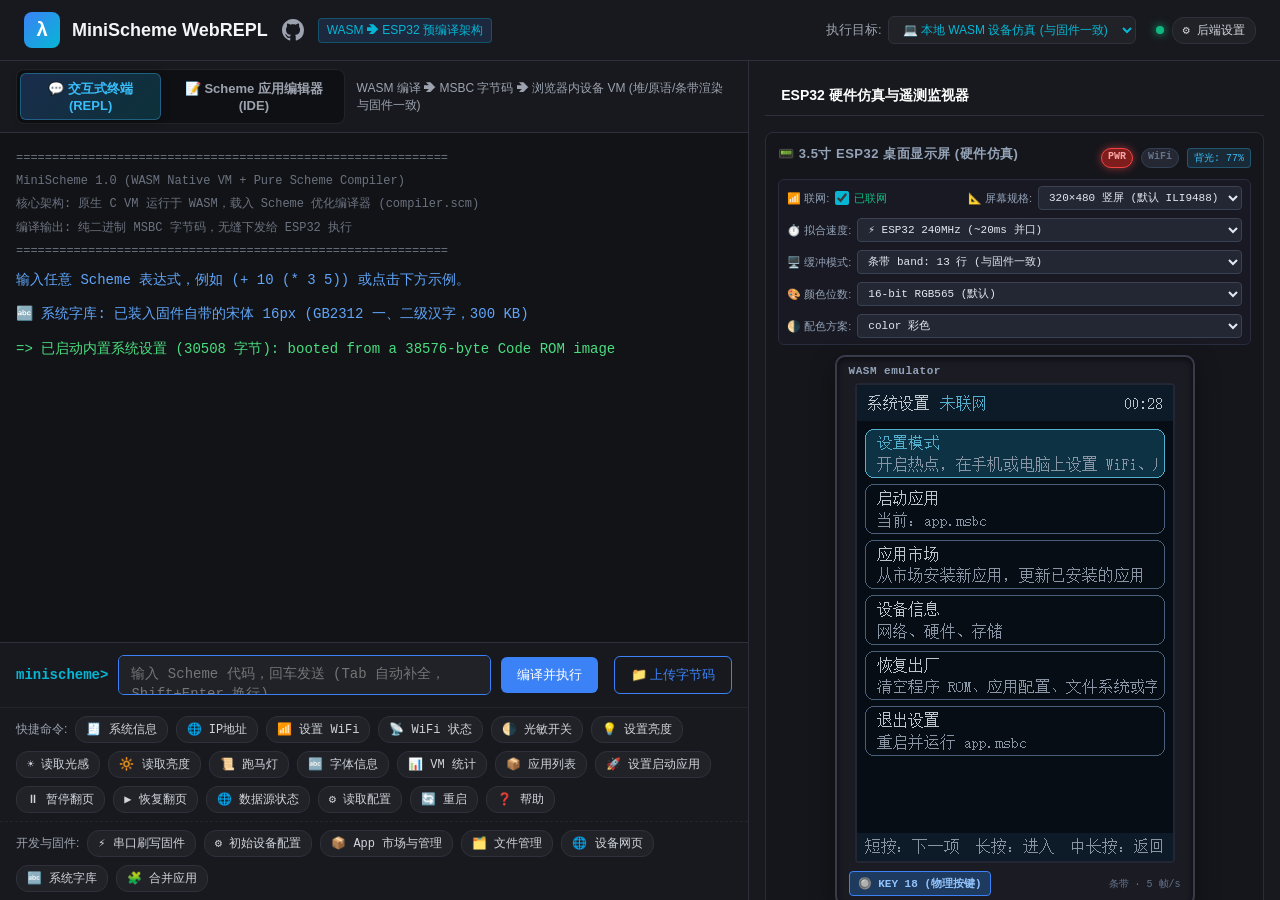
==== index.html @ f9a2723d "merge: the combined app builder (合并应用) and config-get of member apps in the simulator - js/combo_bui" ====
<!DOCTYPE html>
<html lang="zh-CN">
<head>
    <meta charset="UTF-8">
    <meta name="viewport" content="width=device-width, initial-scale=1.0">
    <title>MiniScheme WASM WebREPL ➔ ESP32 执行控制台</title>
    <link rel="stylesheet" href="css/style.css">
</head>
<body>
    <header class="app-header">
        <div class="logo-area">
            <span class="logo-badge">λ</span>
            <h1>MiniScheme WebREPL</h1>
            <a class="github-link" href="https://github.com/chk-jxcn/minischeme-webrepl" target="_blank" rel="noopener"
               title="在 GitHub 上查看 minischeme-webrepl 源码" aria-label="GitHub: chk-jxcn/minischeme-webrepl">
                <svg viewBox="0 0 16 16" width="22" height="22" aria-hidden="true" fill="currentColor">
                    <path d="M8 0C3.58 0 0 3.58 0 8c0 3.54 2.29 6.53 5.47 7.59.4.07.55-.17.55-.38 0-.19-.01-.82-.01-1.49-2.01.37-2.53-.49-2.69-.94-.09-.23-.48-.94-.82-1.13-.28-.15-.68-.52-.01-.53.63-.01 1.08.58 1.23.82.72 1.21 1.87.87 2.33.66.07-.52.28-.87.51-1.07-1.78-.2-3.64-.89-3.64-3.95 0-.87.31-1.59.82-2.15-.08-.2-.36-1.02.08-2.12 0 0 .67-.21 2.2.82.64-.18 1.32-.27 2-.27.68 0 1.36.09 2 .27 1.53-1.04 2.2-.82 2.2-.82.44 1.1.16 1.92.08 2.12.51.56.82 1.27.82 2.15 0 3.07-1.87 3.75-3.65 3.95.29.25.54.73.54 1.48 0 1.07-.01 1.93-.01 2.2 0 .21.15.46.55.38A8.013 8.013 0 0016 8c0-4.42-3.58-8-8-8z"/>
                </svg>
            </a>
            <span class="arch-badge">WASM ➔ ESP32 预编译架构</span>
        </div>
        <div class="status-area">
            <div class="mode-selector">
                <label for="target-mode">执行目标: </label>
                <select id="target-mode" class="mode-dropdown">
                    <option value="wasm" selected>💻 本地 WASM 设备仿真 (与固件一致)</option>
                    <option value="http">📡 ESP32 硬件 (WiFi HTTP)</option>
                    <option value="serial">🔌 ESP32 硬件 (USB 串口)</option>
                </select>
            </div>
            <span class="status-indicator online" id="status-dot"></span>
            <span id="device-status-text" style="display:none;"></span>
            <button class="pill-btn highlight" id="btn-local-server" title="设置后端服务连接 (IP / 端口 / 本地 EXE 服务端)">⚙️ 后端设置</button>
        </div>
    </header>

    <div class="main-container">
        <!-- 左侧：终端交互 REPL 与 Scheme 应用编辑器 (选项卡切换) -->
        <section class="repl-pane">
            <div class="pane-header ws-header">
                <div class="ws-tabs" role="tablist">
                    <button class="ws-tab active" id="tab-btn-repl" data-ws-tab="repl" role="tab" aria-selected="true">💬 交互式终端 (REPL)</button>
                    <button class="ws-tab" id="tab-btn-editor" data-ws-tab="editor" role="tab" aria-selected="false">📝 Scheme 应用编辑器 (IDE)</button>
                </div>
                <span class="pane-subtitle" id="target-desc">WASM ➔ MSBC 字节码 ➔ ESP32 执行</span>
            </div>
            <div class="device-link-bar" id="device-link-bar" style="display:none;">
                <label for="device-host" id="device-host-label">设备地址:</label>
                <input type="text" id="device-host" class="device-host-input" placeholder="192.168.x.x" spellcheck="false" autocomplete="off">
                <label for="device-http-pwd" id="device-pwd-label" style="display:none; margin-left:8px;">访问密码:</label>
                <input type="password" id="device-http-pwd" class="device-host-input" style="width:110px; display:none;" placeholder="硬件密码" autocomplete="off">
                <label id="device-pwd-toggle-label" class="device-opt" style="display:none; margin-left:4px; font-size:12px; cursor:pointer;" title="切换密码明文显示">
                    <input type="checkbox" id="device-pwd-show-toggle" style="margin-right:2px; vertical-align:middle;">明文
                </label>
                <button id="device-connect-btn" class="pill-btn highlight">连接设备</button>
                <button id="btn-link-device-setup" class="pill-btn highlight" style="display:none;" title="设置 WiFi、应用代理服务器地址以及硬件密码">⚙️ 初始化配置</button>
                <label class="device-opt" title="固件内置编译器时，直接发送源码由设备编译">
                    <input type="checkbox" id="device-src-mode" disabled> 设备端编译
                </label>
                <span id="device-link-status" class="device-link-status">未连接</span>
            </div>

            <!-- 选项卡 1：交互式 REPL 终端视图 -->
            <div id="repl-workspace-view" class="ws-view">
                <div id="terminal" class="terminal-body">
                    <div class="term-line banner">============================================================</div>
                    <div class="term-line banner">  MiniScheme 1.0 (WASM Native VM + Pure Scheme Compiler)   </div>
                    <div class="term-line banner">  核心架构: 原生 C VM 运行于 WASM，载入 Scheme 优化编译器 (compiler.scm) </div>
                    <div class="term-line banner">  编译输出: 纯二进制 MSBC 字节码，无缝下发给 ESP32 执行   </div>
                    <div class="term-line banner">============================================================</div>
                    <div class="term-line info">输入任意 Scheme 表达式，例如 (+ 10 (* 3 5)) 或点击下方示例。</div>
                </div>
                
                <div class="input-bar">
                    <!-- 智能自动补全浮窗 (按 Tab 唤出，按 1-9 或 鼠标点击 选择) -->
                    <div id="ac-popup" class="autocomplete-popup" style="display:none;" role="listbox">
                        <div class="ac-header">
                            <span class="ac-title">⚡ 自动补全 (按 1-9 或 点击 选择，Esc 取消)</span>
                            <span class="ac-close" id="ac-close-btn" title="关闭">&times;</span>
                        </div>
                        <div id="ac-list" class="ac-list"></div>
                    </div>
                    <span class="prompt-symbol">minischeme&gt;</span>
                    <textarea id="cmd-input" rows="1" placeholder="输入 Scheme 代码，回车发送 (Tab 自动补全，Shift+Enter 换行)..." autofocus autocomplete="off" spellcheck="false"></textarea>
                    <button id="send-btn" class="action-btn">编译并执行</button>
                    <button id="btn-upload-fasl" class="action-btn upload-btn" title="选择 .msbc / .fasl / .scm 文件，在当前目标 (WASM 仿真或硬件) 的 REPL 中运行这段字节码 (.scm 先在浏览器编译)：不安装、不写入 Flash，运行完释放内存，类似再加载一个 fasl。安装应用请用编辑器的「安装到 ESP32」或应用管理。也可以把文件拖到页面上">📁 上传字节码</button>
                    <input type="file" id="input-fasl-upload" style="display:none;" accept=".fasl,.msbc,.bin,.scm">
                </div>

                <!-- Quick commands: each fills the input box (nothing runs until sent) -->
                <div class="quick-toolbar">
                    <span class="tb-label">快捷命令:</span>
                    <button class="pill-btn" data-code="(system-info)" title="填入 (system-info)：当前目标的全部硬件与系统信息 (内存、存储、网络、显示、字体…)">🧾 系统信息</button>
                    <button class="pill-btn" data-code="(wifi-ip)" title="填入 (wifi-ip)：获取当前设备的 IP 地址">🌐 IP地址</button>
                    <button class="pill-btn" data-code="(config-set! &quot;wifi&quot; &quot;wifi_ssid&quot; &quot;YOUR_SSID&quot;)\n(config-set! &quot;wifi&quot; &quot;wifi_password&quot; &quot;YOUR_PASSWORD&quot;)\n(wifi-connect &quot;YOUR_SSID&quot; &quot;YOUR_PASSWORD&quot;)" title="填入 WiFi 设置：把 YOUR_SSID / YOUR_PASSWORD 换成自己的网络；写入 config.ini [wifi] 并立即连接">📶 设置 WiFi</button>
                    <button class="pill-btn" data-code="(wifi-status)" title="填入 (wifi-status)：WiFi 是否已连接">📡 WiFi 状态</button>
                    <button class="pill-btn" data-code="(backlight-auto #t)" title="填入 (backlight-auto #t)：亮度跟随光敏电阻自动调节；改成 #f 关闭。设置保存在 config.ini [display] auto_backlight">🌗 光敏开关</button>
                    <button class="pill-btn" data-code="(backlight-set 180)" title="填入 (backlight-set 180)：固定亮度 0~255，同时关闭自动亮度；保存在 config.ini [display] backlight">💡 设置亮度</button>
                    <button class="pill-btn" data-code="(light-read)" title="填入 (light-read)：读取光敏电阻当前感光原始读数 (0~4095)">☀️ 读取光感</button>
                    <button class="pill-btn" data-code="(backlight-get)" title="填入 (backlight-get)：读取当前屏幕背光实际亮度 (0~255)">🔆 读取亮度</button>
                    <button class="pill-btn" data-code="; one-line text: none / pixel / char / page\n(config-set! &quot;text&quot; &quot;marquee&quot; &quot;pixel&quot;)\n(config-set! &quot;text&quot; &quot;marquee_fps&quot; &quot;20&quot;)\n(config-set! &quot;text&quot; &quot;marquee_step&quot; &quot;1&quot;)\n(config-set! &quot;text&quot; &quot;marquee_hold&quot; &quot;1&quot;)\n(gui-marquee 'pixel 20 1 1)\n; wrapped text: none / pixel / line / page\n(config-set! &quot;text&quot; &quot;wrap_marquee&quot; &quot;line&quot;)\n(config-set! &quot;text&quot; &quot;wrap_marquee_fps&quot; &quot;0.5&quot;)\n(config-set! &quot;text&quot; &quot;wrap_marquee_step&quot; &quot;1&quot;)\n(config-set! &quot;text&quot; &quot;wrap_marquee_hold&quot; &quot;1&quot;)\n(gui-marquee 'wrap 'line 0.5 1 1)" title="填入跑马灯设置，单行和多行分开。写入 config.ini [text] 并立即生效">📜 跑马灯</button>
                    <button class="pill-btn" data-code="(list (font-info 0) (font-config) (fontrom-list))" title="填入字体信息：默认字体、字体来源与替换配置、系统字库中的字体">🔤 字体信息</button>
                    <button class="pill-btn" data-code="(vm-stats)" title="填入 (vm-stats)：GC 次数、累计分配、存活 / 峰值堆、栈峰值">📊 VM 统计</button>
                    <button class="pill-btn" data-code="(app-list)" title="填入 (app-list)：设备上安装的应用 (/spiffs/apps)">📦 应用列表</button>
                    <button class="pill-btn" data-code="(config-set! &quot;system&quot; &quot;boot_app&quot; &quot;apps/weather.msbc&quot;)\n(restart)" title="填入：设置开机启动的应用并重启 (把 weather 换成要启动的应用 id)">🚀 设置启动应用</button>
                    <button class="pill-btn" data-code="(app-carousel-pause)" title="填入 (app-carousel-pause)：暂停自动翻页">⏸ 暂停翻页</button>
                    <button class="pill-btn" data-code="(app-carousel-resume)" title="填入 (app-carousel-resume)：恢复自动翻页">▶ 恢复翻页</button>
                    <button class="pill-btn" data-code="(json-feed-status)" title="填入 (json-feed-status)：应用数据源的连接状态、抓取次数、失败次数、耗时">🌐 数据源状态</button>
                    <button class="pill-btn" data-code="(config-get &quot;palette&quot;)" title="填入 (config-get key)：读取 config.ini 中某个键的值">⚙️ 读取配置</button>
                    <button class="pill-btn" data-code="(restart)" title="填入 (restart)：立即重启设备">🔄 重启</button>
                    <button class="pill-btn" data-code="(help)" title="填入 (help)：内置函数参考">❓ 帮助</button>
                </div>

                <!-- On-board management: apps, files and the system font ROM of the target -->
                <div class="quick-toolbar">
                    <span class="tb-label">开发与固件:</span>
                    <button class="pill-btn highlight" id="btn-firmware-flasher" title="通过 Web Serial 串口为 ESP32 烧录固件：从 GitHub Release 拉取或手动上传固件与分区表">⚡ 串口刷写固件</button>
                    <button class="pill-btn highlight" id="btn-device-setup" title="初始状态下连接串口或网络，配置 WiFi、外部服务器与硬件密码并重启设备">⚙️ 初始设备配置</button>
                    <button class="pill-btn highlight" id="btn-app-manager" title="当前目标 (ESP32 或 WASM 设备) 上的应用：查看信息、按表单修改配置、设置启动应用、从 GitHub 或本地安装">📦 App 市场与管理</button>
                    <button class="pill-btn highlight" id="btn-file-manager" title="管理设备文件系统 (/spiffs) 中的文件：上传、下载、重命名、删除、编辑文本 (含 config.ini)">🗂️ 文件管理</button>
                    <button class="pill-btn highlight" id="btn-app-web" title="打开设备网页：包含应用自带网页、系统配置、应用配置、应用管理与系统信息">🌐 设备网页</button>
                    <button class="pill-btn highlight" id="btn-font-manager" title="管理 Flash 字库分区 (Font ROM)">🔤 系统字库</button>
                    <button class="pill-btn highlight" id="btn-combo-builder" title="把几个应用的页面合成一个应用轮流显示，装到当前目标 (WASM 设备或 ESP32)">🧩 合并应用</button>
                </div>
            </div>

            <!-- 选项卡 2：Scheme 应用编辑器 (IDE) 视图 (默认隐藏，切换选项卡或点击按钮显示，右侧仿真屏幕始终同屏可见) -->
            <div id="editor-dialog" class="ws-view editor-workspace-view" hidden>
                <!-- 顶部模板与文件工具栏 -->
                <div class="editor-top-toolbar">
                    <div class="editor-tool-group">
                        <label for="editor-app-select">应用模板 / 市场源码:</label>
                        <select id="editor-app-select" class="compact-select">
                            <option value="__blank__">🌟 新建应用 (空白模板)</option>
                        </select>
                        <button class="pill-btn compact" id="editor-toggle-meta-btn" title="展开或收起应用元数据配置面板">📋 应用元数据 ▾</button>
                    </div>
                    <div class="editor-tool-group">
                        <label class="pill-btn compact file-label" title="打开本地 .scm 源码文件">
                            📂 打开 .scm
                            <input type="file" id="editor-input-scm" accept=".scm" style="display:none;">
                        </label>
                        <label class="pill-btn compact file-label" title="打开已编译的 .msbc 字节码文件">
                            📦 打开 .msbc
                            <input type="file" id="editor-input-msbc" accept=".msbc,.fasl" style="display:none;">
                        </label>
                        <button class="pill-btn compact" id="editor-save-draft-btn" title="保存当前源码到浏览器草稿">💾 保存草稿</button>
                        <button class="pill-btn compact" id="editor-close-btn" title="返回交互式 REPL 终端">⬅ 返回终端</button>
                    </div>
                </div>

                <!-- 可折叠的应用元数据配置面板 (无固定页数限制，页数由应用运行时自主决定) -->
                <div class="editor-meta-drawer" id="editor-meta-drawer">
                    <div class="editor-meta-header">
                        <span class="editor-card-title">📋 应用元数据 (MSMD Header · 页数由应用动态决定)</span>
                        <div class="editor-sync-btns">
                            <button class="pill-btn compact" id="editor-sync-from-code-btn" title="从代码注释提取元数据">🔄 从代码提取</button>
                            <button class="pill-btn compact" id="editor-sync-to-code-btn" title="将填写的元数据写回代码顶层注释">✍️ 写回代码</button>
                        </div>
                    </div>
                    <div class="editor-meta-grid">
                        <label>应用 ID <input type="text" id="editor-meta-id" placeholder="my_app"></label>
                        <label>应用名称 <input type="text" id="editor-meta-name" placeholder="我的应用"></label>
                        <label>版本号 <input type="text" id="editor-meta-version" value="1.0.0"></label>
                        <label>最低 API <input type="text" id="editor-meta-api" value="1.5" title="自动检测代码所需的最低固件 API 版本"></label>
                        <label class="span-2">应用描述 <input type="text" id="editor-meta-desc" placeholder="轻量桌面应用描述"></label>
                        <label>应用代理地址 <input type="text" id="editor-meta-proxy" value="" placeholder="留空默认使用系统配置"></label>
                        <label>协议转换器地址 <input type="text" id="editor-meta-converter" value="" placeholder="留空默认使用系统配置"></label>
                    </div>
                </div>

                <!-- 代码主编辑区 -->
                <div class="editor-code-pane">
                    <div class="editor-code-header">
                        <span class="editor-code-title">Scheme 源代码 (All-in-One 单文件可直接编译)</span>
                        <span id="editor-status-line" class="editor-status-line">共 0 行，0 字符</span>
                    </div>
                    <textarea id="editor-code" class="editor-code-area" spellcheck="false" autocomplete="off" placeholder="在此编写或粘贴 MiniScheme 源代码..."></textarea>
                </div>

                <!-- 底部编译、下载、本地模拟与安装操作栏 -->
                <div class="editor-bottom-bar">
                    <div class="editor-status-group">
                        <div id="editor-build-status" class="editor-build-status">就绪，可编译、下载、在右侧屏幕模拟运行或安装到 ESP32</div>
                        <div class="editor-metrics-inline">
                            <span>耗时: <b id="editor-metric-time">0.0 ms</b></span>
                            <span>字节码: <b id="editor-metric-bytes">0 B</b></span>
                            <span>元数据: <b id="editor-metric-trailer">0 B</b></span>
                            <span>总大小: <b class="highlight" id="editor-metric-total">0 B</b></span>
                        </div>
                    </div>
                    <div class="editor-action-buttons">
                        <button class="pill-btn highlight" id="editor-compile-btn" title="在浏览器中使用 WASM 编译器编译为 MSBC 字节码">⚡ 编译</button>
                        <button class="pill-btn" id="editor-download-scm-btn" title="下载单文件 .scm 源码到本地">💾 下载 .scm</button>
                        <button class="pill-btn highlight" id="editor-download-msbc-btn" title="编译并下载带 MSMD 元数据的 .msbc 二进制文件">💾 下载 .msbc</button>
                        <button class="action-btn highlight" id="editor-run-local-btn" title="编译并在右侧 3.5寸 WASM 仿真屏幕上立即模拟运行">💻 本地模拟</button>
                        <button class="action-btn highlight" id="editor-upload-hw-btn" title="编译并通过 HTTP/串口直接安装到 ESP32 硬件并设为启动应用">🚀 安装到 ESP32</button>
                    </div>
                </div>
            </div>
        </section>

        <!-- 右侧：WASM 仿真硬件屏幕与遥测监视器 -->
        <aside class="inspector-pane">
            <div class="pane-header">
                <span class="pane-title">ESP32 硬件仿真与遥测监视器</span>
            </div>

            <!-- Simulated 3.5" ESP32 desktop display -->
            <div class="inspector-section device-sim-section">
                <div class="sim-header">
                    <h3>📟 3.5寸 ESP32 桌面显示屏 (硬件仿真)</h3>
                    <div class="hardware-leds">
                        <span class="hw-led led-pwr active" title="电源指示灯 (3.3V)">PWR</span>
                        <span class="hw-led led-wifi active" id="led-wifi" style="cursor:pointer;" title="WiFi 状态 (蓝色)：点击可切换 WiFi 联网/断开状态">WiFi</span>
                        <span class="hw-backlight-badge" id="hw-backlight-badge">背光: 100%</span>
                    </div>
                </div>

                <!-- 仿真参数与显示模式调节条 -->
                <div class="sim-config-toolbar">
                    <div class="sim-config-item" id="sim-wifi-item">
                        <label for="sim-wifi-toggle" title="WASM 模拟器 WiFi 联网状态开关 (默认开启)">📶 联网:</label>
                        <label class="compact-toggle-label">
                            <input type="checkbox" id="sim-wifi-toggle" checked>
                            <span id="sim-wifi-toggle-text" class="online">已联网</span>
                        </label>
                    </div>
                    <div class="sim-config-item">
                        <label for="sim-resolution-select">📐 屏幕规格:</label>
                        <select id="sim-resolution-select" class="compact-select">
                            <option value="320x480" selected>320×480 竖屏 (默认 ILI9488)</option>
                            <option value="480x320">480×320 横屏 (旋转 90°)</option>
                            <option value="240x320">240×320 小竖屏</option>
                            <option value="320x240">320×240 小横屏</option>
                        </select>
                    </div>
                    <div class="sim-config-item">
                        <label for="sim-speed-select">⏱️ 拟合速度:</label>
                        <select id="sim-speed-select" class="compact-select">
                            <option value="240" selected>⚡ ESP32 240MHz (~20ms 并口)</option>
                            <option value="80">🐢 ESP32 80MHz (~40ms 并口)</option>
                            <option value="0">🚀 PC WASM 极速无延迟</option>
                        </select>
                    </div>
                    <div class="sim-config-item">
                        <label for="sim-fb-select">🖥️ 缓冲模式:</label>
                        <select id="sim-fb-select" class="compact-select" title="config.ini [display] mode: 显示管线 (默认与 ESP32 固件相同)">
                            <option value="band" selected>条带 band: 13 行 (与固件一致)</option>
                            <option value="1">全帧 full: 整屏缓冲</option>
                            <option value="0">直驱 direct: 无缓冲, 直接画到屏幕</option>
                        </select>
                    </div>
                    <div class="sim-config-item" id="sim-bpp-item">
                        <label for="sim-bpp-select">🎨 颜色位数:</label>
                        <select id="sim-bpp-select" class="compact-select" title="config.ini [display] color_bits: 缓冲中每个像素的位数, 三种模式都适用">
                            <option value="16" selected>16-bit RGB565 (默认)</option>
                            <option value="8">8-bit 调色板 (256 色)</option>
                            <option value="4">4-bit 调色板 (16 色)</option>
                            <option value="2">2-bit 调色板 (4 色)</option>
                            <option value="1">1-bit 调色板 (2 色)</option>
                        </select>
                    </div>
                    <div class="sim-config-item" id="sim-palette-item">
                        <label for="sim-palette-select">🌗 配色方案:</label>
                        <select id="sim-palette-select" class="compact-select" title="config.ini [display] palette: 调色板与颜色映射, 与颜色位数无关">
                            <option value="0" selected>color 彩色</option>
                            <option value="1">gray 灰度</option>
                            <option value="2">eink 墨水屏 (白底黑字)</option>
                            <option value="3">green 荧光绿</option>
                            <option value="4">amber 琥珀</option>
                            <option value="5">cyan 青蓝</option>
                            <option value="6">gameboy 四级绿</option>
                            <option value="7">invert 反色</option>
                        </select>
                    </div>
                </div>

                <!-- 虚拟屏幕外壳与 LCD 屏幕 (默认 320x480 竖屏) -->
                <div class="lcd-enclosure portrait" id="lcd-enclosure">
                    <div class="lcd-bezel-top">
                        <span class="lcd-brand" id="lcd-brand-text" title="当前连接目标">WASM emulator</span>
                    </div>
                    <div class="lcd-screen-wrapper">
                        <canvas id="virtual-lcd" width="320" height="480"></canvas>
                    </div>
                    <div class="lcd-bezel-bottom">
                        <div class="hw-buttons">
                            <button id="btn-hw-k18" class="hw-btn primary-hw-btn" title="GPIO 18 物理按键，与固件一致：短按、短长按（0.8 秒）和中长按（3.5 秒）交给应用，长长按（8 秒）打开硬件信息，在硬件信息页上中长按进入系统设置；时间可在 config.ini [system] button_*_ms 中设定。HTTP 或串口连接硬件时，按下和松开同步发送到设备">🔘 KEY 18 (物理按键)</button>
                            <button id="btn-hw-shot" class="hw-btn" style="display:none" title="串口连接时页面不能同步设备画面：点击从串口取一次设备的屏幕截图 (整屏约 5-10 秒)">📷 截图</button>
                        </div>
                        <span class="lcd-mode-tag" id="lcd-mode-tag" title="显示模式与每秒刷新的帧数">条带 · 0 帧/s</span>
                    </div>
                </div>

                <!-- 光敏数据发送到硬件 (HTTP 连接时) -->
                <div class="sensor-control-bar">
                    <label class="device-opt" for="sim-light-remote" title="选中后，下方光敏滑块的值通过 HTTP 发送到设备，代替设备上光敏电阻的读数；取消选中恢复设备的实测值">
                        <input type="checkbox" id="sim-light-remote"> 模拟光敏数据 (连接硬件时同步到设备)
                    </label>
                </div>

                <!-- 光敏传感器与环境光调节 -->
                <div class="sensor-control-bar">
                    <label for="sim-light-slider">☀️ 光敏传感器 (IO35): </label>
                    <input type="range" id="sim-light-slider" min="0" max="4095" value="2048" title="拖动模拟环境光变化">
                    <span id="sim-light-val">2048 (500 lux)</span>
                </div>

                <!-- WiFi 仿真遥测条 -->
                <div class="wifi-telemetry-bar">
                    <div class="wifi-field">
                        <span class="wf-k">WiFi:</span>
                        <span class="wf-v" id="sim-wifi-status">未连接</span>
                    </div>
                    <div class="wifi-field">
                        <span class="wf-k">SSID:</span>
                        <span class="wf-v" id="sim-wifi-ssid">--</span>
                    </div>
                    <div class="wifi-field">
                        <span class="wf-k">IP:</span>
                        <span class="wf-v" id="sim-wifi-ip">0.0.0.0</span>
                    </div>
                    <div class="wifi-field">
                        <span class="wf-k">信号:</span>
                        <span class="wf-v" id="sim-wifi-rssi">-- dBm</span>
                    </div>
                </div>
            </div>

            <div class="inspector-section">
                <h3>⚡ 浏览器 WASM 编译指标</h3>
                <div class="metrics-grid">
                    <div class="metric-card">
                        <span class="m-val" id="metric-compile-time">0.0 ms</span>
                        <span class="m-lbl">WASM 编译耗时</span>
                    </div>
                    <div class="metric-card">
                        <span class="m-val" id="metric-bytecode-len">0 字节</span>
                        <span class="m-lbl">二进制字节码尺寸</span>
                    </div>
                    <div class="metric-card">
                        <span class="m-val highlight" id="metric-ram-saving">&gt; 90%</span>
                        <span class="m-lbl">设备端节省内存</span>
                    </div>
                </div>
            </div>

            <div class="inspector-section">
                <h3>🔍 传输的二进制字节码 (Hex Stream)</h3>
                <div class="hex-viewer" id="hex-viewer">等待编译中...</div>
            </div>

            <div class="inspector-section">
                <h3>📜 反汇编指令 (Disassembly)</h3>
                <pre class="disasm-viewer" id="disasm-viewer">等待编译中...</pre>
            </div>

            <div class="inspector-section">
                <div class="inspector-header-row">
                    <h3 id="dev-panel-title">📟 运行内存与 ESP32 负荷估算</h3>
                    <button id="btn-refresh-hw-stats" class="btn-refresh-stats" style="display: none;" title="手动刷新硬件状态与负荷">🔄 刷新</button>
                </div>
                <div class="device-status-card">
                    <div class="dev-row">
                        <span class="dev-k">虚拟机模式:</span>
                        <span class="dev-v" id="dev-vm-mode">WASM 本地 VM (与板上 VM 相同的 C 运行时)</span>
                    </div>
                    <div class="dev-row">
                        <span class="dev-k">当前堆占用:</span>
                        <span class="dev-v highlight" id="dev-heap-alloc">-- 字节</span>
                    </div>
                    <div class="dev-row">
                        <span class="dev-k">VM 堆总容量:</span>
                        <span class="dev-v" id="dev-heap-capacity">-- 字节</span>
                    </div>
                    <div class="dev-row">
                        <span class="dev-k">显存缓冲 (VFB):</span>
                        <span class="dev-v highlight" id="dev-vfb-ram">0 KB (直驱关闭)</span>
                    </div>
                    <div class="dev-row">
                        <span class="dev-k">显存开销评估:</span>
                        <span class="dev-v" id="dev-vfb-estimate"><span class="status-badge-ok">🟢 零显存 (适合所有 ESP32)</span></span>
                    </div>
                    <div class="dev-row">
                        <span class="dev-k">应用堆负荷评估:</span>
                        <span class="dev-v" id="dev-esp32-estimate">估算中...</span>
                    </div>
                    <div class="dev-row">
                        <span class="dev-k">SRAM 综合承载:</span>
                        <span class="dev-v" id="dev-sram-total-estimate">估算中...</span>
                    </div>
                    <div class="dev-row" id="dev-iram-row" style="display: none">
                        <span class="dev-k">IRAM 使用率:</span>
                        <span class="dev-v" id="dev-iram">--</span>
                    </div>
                    <div class="heap-progress-bar-container">
                        <div class="heap-progress-track">
                            <div class="heap-progress-fill" id="heap-progress-fill" style="width: 0%;"></div>
                        </div>
                        <div class="heap-progress-labels">
                            <span id="heap-progress-text">-- / -- KB</span>
                            <span class="heap-limit-badge">板上 VM 堆约 102 KB</span>
                        </div>
                    </div>
                    <div class="dev-row">
                        <span class="dev-k" id="dev-exec-label">拟合执行/刷新延迟:</span>
                        <span class="dev-v highlight" id="dev-exec-time">-- μs</span>
                    </div>
                </div>
            </div>
        </aside>
    </div>

    <!-- 固件烧录弹窗 (Web Serial Bootloader Flasher) -->
    <dialog id="flasher-dialog" class="am-dialog flasher-modal">
        <div class="fm-head">
            <span class="fm-title">⚡ ESP32 串口固件烧录 (Web Serial Flasher)</span>
            <span class="fm-target">Web Serial ➔ Bootloader 0x1000 / Partition 0x8000 / Firmware 0x10000</span>
            <button class="fm-close" id="flasher-close-btn" title="关闭 (Esc)">&times;</button>
        </div>
        <div class="flasher-body">
            <!-- 当前已连接设备快捷卡片 (复用串口) -->
            <div id="flasher-current-device-card" class="flasher-card" style="display:none; border:1px solid rgba(16, 185, 129, 0.4); background:rgba(16, 185, 129, 0.06); margin-bottom:12px;">
                <div style="display:flex; justify-content:space-between; align-items:center; gap:12px; flex-wrap:wrap;">
                    <div>
                        <div style="font-weight:600; color:#10b981; display:flex; align-items:center; gap:6px;">
                            <span>🔌</span> 检测到当前已连接设备: <span id="flasher-current-device-label" style="font-family:monospace; color:#34d399;">ESP32 串口</span>
                        </div>
                        <div class="flasher-desc" style="margin-top:2px; font-size:12px; margin-bottom:0;">
                            可以直接复用此串口连接刷写固件，无需在浏览器弹窗中重新选择设备。
                        </div>
                    </div>
                    <button class="action-btn highlight" id="flasher-flash-current-card-btn" style="background:#059669; border-color:#10b981; padding:7px 16px; font-size:13px;">
                        ⚡ 写入当前设备
                    </button>
                </div>
            </div>

            <div class="flasher-source-tabs">
                <label class="flasher-tab-label">
                    <input type="radio" name="flasher-mode" id="flasher-mode-gh" checked> 官方最新 Release 固件 (推荐)
                </label>
                <label class="flasher-tab-label">
                    <input type="radio" name="flasher-mode" id="flasher-mode-manual"> 手动上传本地文件 (.bin)
                </label>
            </div>

            <!-- GitHub Release 模式 -->
            <div id="flasher-gh-section" class="flasher-section">
                <div class="flasher-card">
                    <div class="flasher-desc">取得最新发布的完整固件包：引导程序、分区表、MiniScheme 系统固件和系统字库。依次尝试本地服务、GitHub Release (chk-jxcn/minischeme-esp32)、本站 firmware/ 和仓库 firmware/，所有文件取自同一来源并按清单逐个校验 SHA-256。</div>
                    <div class="flasher-gh-files">
                        <span class="flasher-file-badge">📦 bootloader.bin (0x1000)</span>
                        <span class="flasher-file-badge">📋 partition-table.bin (0x8000)</span>
                        <span class="flasher-file-badge">🚀 minischeme_esp32.bin (0x10000)</span>
                    </div>
                    <div class="flasher-actions-bar">
                        <button class="pill-btn highlight" id="flasher-fetch-gh-btn">📥 从 GitHub Release 获取固件包</button>
                        <span id="flasher-gh-status" class="flasher-status-text">未下载</span>
                    </div>
                </div>
            </div>

            <!-- 手动上传模式 -->
            <div id="flasher-manual-section" class="flasher-section" style="display:none;">
                <div class="flasher-card">
                    <div class="flasher-desc">请选择或拖拽本地编译生成的二进制文件（必须同时提供 Bootloader、分区表与主固件）：</div>
                    <div class="flasher-upload-grid">
                        <div class="flasher-upload-item">
                            <span class="flasher-item-title">1. 引导程序 Bootloader (0x1000)</span>
                            <label class="flasher-dropzone">
                                <input type="file" id="flasher-file-boot" accept=".bin">
                                <span id="flasher-label-boot">📁 选择 bootloader.bin</span>
                            </label>
                        </div>
                        <div class="flasher-upload-item">
                            <span class="flasher-item-title">2. 分区表 Partition Table (0x8000)</span>
                            <label class="flasher-dropzone">
                                <input type="file" id="flasher-file-part" accept=".bin">
                                <span id="flasher-label-part">📁 选择 partition-table.bin</span>
                            </label>
                        </div>
                        <div class="flasher-upload-item">
                            <span class="flasher-item-title">3. 主固件 Firmware (0x10000)</span>
                            <label class="flasher-dropzone">
                                <input type="file" id="flasher-file-app" accept=".bin">
                                <span id="flasher-label-app">📁 选择 minischeme_esp32.bin</span>
                            </label>
                        </div>
                    </div>
                </div>
            </div>

            <!-- 烧录配置与选项 -->
            <div class="flasher-opts-bar">
                <div class="flasher-opt-group">
                    <label for="flasher-baud-select">烧录波特率:</label>
                    <select id="flasher-baud-select" class="compact-select">
                        <option value="115200">115200 (稳定兼容)</option>
                        <option value="460800" selected>460800 (推荐高速)</option>
                        <option value="921600">921600 (极速)</option>
                    </select>
                </div>
                <div class="flasher-opt-group">
                    <label>
                        <input type="checkbox" id="flasher-erase-all"> 烧录前全片擦除 (Erase All Flash)
                    </label>
                </div>
                <div class="flasher-opt-group">
                    <label title="固件 Release 自带的系统字库：宋体 16px，GB2312 一、二级汉字全集。写入会替换整个字库分区（之前安装的字库需重新安装）">
                        <input type="checkbox" id="flasher-write-fontrom" checked> 写入系统字库 (宋体 16px，GB2312 一二级汉字)
                    </label>
                </div>
            </div>

            <!-- 进度条 -->
            <div class="flasher-progress-wrap">
                <div class="flasher-progress-track">
                    <div class="flasher-progress-fill" id="flasher-progress-fill" style="width: 0%;"></div>
                </div>
                <div class="flasher-progress-labels">
                    <span id="flasher-progress-text">准备就绪</span>
                </div>
            </div>

            <!-- 烧录终端日志 -->
            <div class="flasher-terminal" id="flasher-terminal"></div>

            <!-- 底部按钮 -->
            <div class="flasher-footer">
                <button class="action-btn highlight" id="flasher-flash-current-btn" style="display:none; background:#059669; border-color:#10b981;">⚡ 写入当前设备</button>
                <button class="action-btn highlight" id="flasher-start-btn">⚡ 连接串口并开始烧写</button>
                <button class="pill-btn" id="flasher-reset-btn" title="向 ESP32 发送 DTR/RTS 硬件复位信号">🔄 硬件复位重启</button>
            </div>
        </div>
    </dialog>

    <!-- =================================================================== -->
    <!-- 模态弹窗：本地服务端 (MiniScheme-WebREPL.exe) 一键下载安装与运行 -->
    <!-- =================================================================== -->
    <dialog id="local-server-dialog" class="modal-dialog flasher-modal" hidden>
        <div class="modal-header">
            <div class="modal-title-group">
                <span class="modal-icon">🖥️</span>
                <h2>WebREPL 后端服务连接与管理设置</h2>
                <span class="arch-badge">支持自定义 IP / 端口 · 默认 8087 · 本地代理</span>
            </div>
        </div>
        <div class="modal-body flasher-body">
            <!-- 当前服务连接状态 -->
            <div class="flasher-card" style="display:flex; justify-content:space-between; align-items:center; gap:12px; flex-wrap:wrap;">
                <div id="local-server-status-box">正在检测服务状态...</div>
                <div style="display:flex; gap:8px;">
                    <button class="pill-btn" id="local-server-probe-btn">🔄 重新检测</button>
                </div>
            </div>

            <!-- 服务 IP 与端口配置卡片 -->
            <div class="flasher-card" style="border: 1px solid rgba(56, 189, 248, 0.25); background: rgba(56, 189, 248, 0.03);">
                <div class="flasher-item-title" style="font-size:14px; margin-bottom:8px; color:var(--accent-cyan); display:flex; align-items:center; gap:6px;">
                    <span>⚙️</span> WebREPL 服务 IP 与端口设置
                </div>
                <div class="flasher-desc" style="margin-bottom:10px;">
                    设置 WebREPL（应用下载、模拟器访问外部数据时的跨域转发 /api/fetch 与管理后台）连接的后端服务地址：
                </div>
                <div style="display:grid; grid-template-columns: 1fr 120px; gap:10px; align-items:center; margin-bottom:10px;">
                    <div>
                        <label for="server-host-input" style="font-size:12px; color:var(--text-secondary); display:block; margin-bottom:4px;">服务 IP / 主机名:</label>
                        <input type="text" id="server-host-input" class="device-host-input" placeholder="例如: 127.0.0.1 或 192.168.1.100" style="width:100%; font-family:monospace;">
                    </div>
                    <div>
                        <label for="server-port-input" style="font-size:12px; color:var(--text-secondary); display:block; margin-bottom:4px;">端口号:</label>
                        <input type="number" id="server-port-input" class="device-host-input" placeholder="8087" min="1" max="65535" style="width:100%; font-family:monospace;">
                    </div>
                </div>
                <div style="display:flex; gap:8px; align-items:center; flex-wrap:wrap;">
                    <button class="pill-btn highlight" id="server-cfg-test-btn">🔍 测试连接</button>
                    <button class="action-btn highlight" id="server-cfg-save-btn">💾 保存并应用</button>
                    <button class="pill-btn" id="server-cfg-reset-btn">🌐 使用测试公网IP</button>
                </div>
                <div id="server-cfg-feedback" style="font-size:12px; margin-top:10px; padding:8px 12px; border-radius:6px; background:rgba(255,255,255,0.03); line-height:1.5;" hidden></div>
            </div>

            <!-- WASM 模拟器独立标识 (UUID) 卡片 -->
            <div class="flasher-card" style="border: 1px solid rgba(168, 85, 247, 0.25); background: rgba(168, 85, 247, 0.03);">
                <div class="flasher-item-title" style="font-size:14px; margin-bottom:6px; color:#c084fc; display:flex; align-items:center; gap:6px;">
                    <span>🎮</span> 本地 WASM 模拟器设备身份 (UUID)
                </div>
                <div class="flasher-desc" style="margin-bottom:8px; font-size:12px; line-height:1.5;">
                    本地模拟器不使用物理硬件 MAC 地址，而是使用如下独立随机 UUID。无需密码即可在代理用户控制台登录管理数据：
                </div>
                <div style="display:flex; gap:8px; align-items:center; flex-wrap:wrap; margin-bottom:8px;">
                    <input type="text" id="sim-uuid-display" readonly style="flex:1; min-width:200px; font-family:monospace; background:rgba(0,0,0,0.2); border:1px solid var(--border); color:#38bdf8; font-weight:600; padding:7px 10px; border-radius:6px; font-size:13px;">
                    <button class="pill-btn" id="sim-uuid-copy-btn">📋 复制 UUID</button>
                    <button class="pill-btn" id="sim-uuid-regen-btn">🔄 重新生成</button>
                    <button class="action-btn highlight" id="sim-portal-jump-btn" style="padding:6px 14px; font-size:13px;">👤 打开模拟器用户控制台</button>
                </div>
            </div>

            <!-- 方式 1：直接下载独立 Exe -->
            <div class="flasher-card">
                <div class="flasher-item-title" style="font-size:14px; margin-bottom:8px;">⚡ 方式一：下载独立桌面版可执行程序 (Windows 免安装 Python)</div>
                <div class="flasher-desc" style="margin-bottom:12px;">
                    将 <code>server.py</code> 完整打包为单文件 <b>MiniScheme-WebREPL.exe</b>（内置 WebREPL 界面、本地应用代理、协议转换器与字库引擎）：
                    <ul style="margin:6px 0 0 18px; line-height:1.6;">
                        <li><b>自动端口绑定</b>：默认监听本机 <code>8087</code> 端口；若 <code>8087</code> 被占用则自动顺延绑定可用端口（如 <code>8088</code>）。</li>
                        <li><b>Windows 系统托盘 (Tray)</b>：启动后在右下角托盘显示 <b>本机局域网 IP</b> 与 <b>监听端口</b>，<b>左键点击托盘图标即可打开页面</b>，右键可复制局域网代理地址或退出。</li>
                    </ul>
                </div>
                <div style="display:flex; gap:12px; align-items:center; flex-wrap:wrap;">
                    <a class="action-btn highlight" id="local-server-download-exe" href="https://github.com/chk-jxcn/minischeme-webrepl/releases/latest/download/MiniScheme-WebREPL.exe" target="_blank" rel="noopener" style="text-decoration:none; display:inline-flex; align-items:center; gap:6px;">
                        ⬇️ 从 GitHub 一键下载最新 MiniScheme-WebREPL.exe
                    </a>
                    <a class="pill-btn" href="https://github.com/chk-jxcn/minischeme-webrepl/releases/latest" target="_blank" rel="noopener" style="text-decoration:none;">
                        📦 查看最新 GitHub Release
                    </a>
                </div>
            </div>

            <!-- 方式 2：终端流式一键下载安装并运行 -->
            <div class="flasher-card">
                <div class="flasher-item-title" style="font-size:14px; margin-bottom:8px;">💻 方式二：终端一键流式下载安装并自动启动</div>
                <div class="flasher-desc" style="margin-bottom:8px;">
                    在 PowerShell 或终端执行以下命令，将自动从 GitHub 下载最新服务端并启动托盘与浏览器页面：
                </div>
                <div style="display:flex; gap:8px; align-items:center; margin-bottom:8px;">
                    <input type="text" class="device-host-input" style="flex:1; font-family:monospace;" value="irm https://raw.githubusercontent.com/chk-jxcn/minischeme-webrepl/main/install.ps1 | iex" readonly>
                    <button class="pill-btn highlight" id="local-server-copy-ps1-btn">📋 复制 PowerShell 命令</button>
                </div>
                <div style="display:flex; gap:8px; align-items:center;">
                    <input type="text" class="device-host-input" style="flex:1; font-family:monospace;" value="curl -fsSL https://raw.githubusercontent.com/chk-jxcn/minischeme-webrepl/main/install.sh | bash" readonly>
                    <button class="pill-btn" id="local-server-copy-sh-btn">📋 复制 Bash 命令</button>
                </div>
            </div>

            <div style="display:flex; justify-content:flex-end; margin-top:8px;">
                <button class="pill-btn" id="local-server-footer-close-btn" style="padding:6px 20px;">关闭</button>
            </div>
        </div>
    </dialog>

    <script src="js/device_link.js"></script>
    <script src="js/sim_storage.js"></script>
    <script src="js/hw_mirror.js"></script>
    <script src="js/file_manager.js"></script>
    <script src="js/font_generator.js"></script>
    <script src="js/font_manager.js"></script>
    <script src="js/app_manager.js"></script>
    <script src="js/combo_builder.js"></script>
    <script src="js/app_web.js"></script>
    <script src="js/device_setup.js"></script>
    <script src="js/local_server.js"></script>
    <script src="js/proxy_admin.js"></script>
    <script src="js/editor_flasher.js"></script>
    <script src="js/app.js"></script>
</body>
</html>
---- css/style.css ----
:root {
    --bg-dark: #121316;
    --bg-panel: #18191e;
    --bg-card: #202228;
    --border-color: #2e313b;
    --accent-blue: #3b82f6;
    --accent-cyan: #06b6d4;
    --accent-green: #10b981;
    --text-primary: #f3f4f6;
    --text-secondary: #9ca3af;
    --font-mono: "Fira Code", "Cascadia Code", Consolas, Monaco, "Courier New", monospace;
}

* { box-sizing: border-box; margin: 0; padding: 0; }

body {
    background-color: var(--bg-dark);
    color: var(--text-primary);
    font-family: -apple-system, BlinkMacSystemFont, "Segoe UI", Roboto, sans-serif;
    height: 100vh;
    display: flex;
    flex-direction: column;
    overflow: hidden;
}

.app-header {
    background-color: var(--bg-panel);
    border-bottom: 1px solid var(--border-color);
    padding: 12px 24px;
    display: flex;
    justify-content: space-between;
    align-items: center;
}

.logo-area { display: flex; align-items: center; gap: 12px; }
.logo-badge {
    background: linear-gradient(135deg, var(--accent-blue), var(--accent-cyan));
    color: #fff;
    font-size: 20px;
    font-weight: bold;
    width: 36px;
    height: 36px;
    display: flex;
    align-items: center;
    justify-content: center;
    border-radius: 8px;
    font-family: var(--font-mono);
}

.logo-area h1 { font-size: 18px; font-weight: 600; }
.github-link {
    display: inline-flex;
    align-items: center;
    color: var(--text-secondary);
    border-radius: 6px;
    padding: 2px;
    transition: color 0.15s ease;
}
.github-link:hover, .github-link:focus-visible { color: var(--text-primary); }
.arch-badge {
    background-color: rgba(59, 130, 246, 0.15);
    color: var(--accent-cyan);
    font-size: 12px;
    padding: 3px 8px;
    border-radius: 4px;
    border: 1px solid rgba(6, 182, 212, 0.3);
}

.status-area {
    display: flex;
    align-items: center;
    gap: 8px;
    font-size: 13px;
    color: var(--text-secondary);
}

.mode-selector {
    display: flex;
    align-items: center;
    gap: 6px;
    margin-right: 12px;
}

.mode-dropdown {
    background-color: var(--bg-card);
    color: var(--accent-cyan);
    border: 1px solid var(--border-color);
    border-radius: 6px;
    padding: 5px 10px;
    font-size: 12px;
    cursor: pointer;
    outline: none;
}

.mode-dropdown:focus {
    border-color: var(--accent-blue);
}

.status-indicator {
    width: 8px;
    height: 8px;
    border-radius: 50%;
}
.status-indicator.online { background-color: var(--accent-green); box-shadow: 0 0 8px var(--accent-green); }

.main-container {
    flex: 1;
    display: flex;
    overflow: hidden;
}

/* Left Pane: REPL */
.repl-pane {
    flex: 6;
    display: flex;
    flex-direction: column;
    border-right: 1px solid var(--border-color);
    background-color: var(--bg-dark);
}

.pane-header {
    background-color: var(--bg-panel);
    padding: 10px 16px;
    border-bottom: 1px solid var(--border-color);
    display: flex;
    justify-content: space-between;
    align-items: center;
}

.pane-title { font-size: 14px; font-weight: 600; color: #fff; }
.pane-subtitle { font-size: 12px; color: var(--text-secondary); }

.terminal-body {
    flex: 1;
    padding: 16px;
    overflow-y: auto;
    font-family: var(--font-mono);
    font-size: 14px;
    line-height: 1.6;
}

.term-line { margin-bottom: 4px; word-break: break-all; }
.term-line.banner { color: #6b7280; font-size: 12px; }
.term-line.info { color: #60a5fa; margin-top: 8px; margin-bottom: 12px; }
.term-line.input { color: #38bdf8; }
.term-line.input .prompt { color: #94a3b8; margin-right: 6px; }
.term-line.output { color: #4ade80; margin-bottom: 8px; }
.term-line.error { color: #f87171; }

.input-bar {
    position: relative;
    padding: 12px 16px;
    background-color: var(--bg-panel);
    border-top: 1px solid var(--border-color);
    display: flex;
    align-items: center;
    gap: 10px;
}

/* Autocomplete Popup */
.autocomplete-popup {
    position: absolute;
    bottom: calc(100% + 6px);
    left: 110px;
    right: 120px;
    max-width: 580px;
    background: #1a1c22;
    border: 1px solid var(--accent-blue);
    border-radius: 8px;
    box-shadow: 0 -8px 28px rgba(0, 0, 0, 0.7), 0 0 12px rgba(59, 130, 246, 0.25);
    z-index: 1000;
    overflow: hidden;
    animation: acSlideUp 0.15s ease-out;
}

@keyframes acSlideUp {
    from { opacity: 0; transform: translateY(6px); }
    to { opacity: 1; transform: translateY(0); }
}

.ac-header {
    background: #14151a;
    padding: 6px 12px;
    display: flex;
    justify-content: space-between;
    align-items: center;
    border-bottom: 1px solid var(--border-color);
    font-size: 11px;
    color: var(--text-secondary);
}

.ac-title {
    font-weight: 500;
}

.ac-close {
    cursor: pointer;
    font-size: 16px;
    line-height: 1;
    color: var(--text-secondary);
    padding: 0 4px;
    border-radius: 3px;
    transition: all 0.15s;
}

.ac-close:hover {
    color: #fff;
    background: rgba(255, 255, 255, 0.1);
}

.ac-list {
    max-height: 250px;
    overflow-y: auto;
    padding: 4px 0;
}

.ac-list::-webkit-scrollbar {
    width: 6px;
}
.ac-list::-webkit-scrollbar-thumb {
    background: #2e313b;
    border-radius: 3px;
}

.ac-item {
    display: flex;
    align-items: center;
    padding: 6px 12px;
    cursor: pointer;
    font-family: var(--font-mono);
    font-size: 13px;
    gap: 10px;
    transition: background 0.1s;
    user-select: none;
}

.ac-item:hover {
    background: rgba(59, 130, 246, 0.18);
}

.ac-item.active {
    background: rgba(59, 130, 246, 0.32);
    border-left: 3px solid var(--accent-cyan);
}

.ac-num {
    background: #262933;
    color: var(--accent-cyan);
    font-size: 11px;
    font-weight: bold;
    padding: 1px 6px;
    border-radius: 4px;
    border: 1px solid rgba(6, 182, 212, 0.4);
    min-width: 14px;
    text-align: center;
    flex-shrink: 0;
}

.ac-name {
    font-weight: 600;
    color: #f3f4f6;
    flex-shrink: 0;
}

.ac-name .match-highlight {
    color: var(--accent-cyan);
    text-decoration: underline;
    font-weight: bold;
}

.ac-tag {
    font-size: 10px;
    padding: 2px 6px;
    border-radius: 3px;
    font-family: -apple-system, BlinkMacSystemFont, "Segoe UI", Roboto, sans-serif;
    font-weight: 500;
    white-space: nowrap;
    flex-shrink: 0;
}

.ac-tag.hardware { background: rgba(6, 182, 212, 0.15); color: #06b6d4; border: 1px solid rgba(6, 182, 212, 0.3); }
.ac-tag.math     { background: rgba(16, 185, 129, 0.15); color: #10b981; border: 1px solid rgba(16, 185, 129, 0.3); }
.ac-tag.list     { background: rgba(245, 158, 11, 0.15); color: #f59e0b; border: 1px solid rgba(245, 158, 11, 0.3); }
.ac-tag.special  { background: rgba(168, 85, 247, 0.15); color: #a855f7; border: 1px solid rgba(168, 85, 247, 0.3); }
.ac-tag.sys      { background: rgba(59, 130, 246, 0.15); color: #3b82f6; border: 1px solid rgba(59, 130, 246, 0.3); }
.ac-tag.user     { background: rgba(244, 63, 94, 0.15); color: #f43f5e; border: 1px solid rgba(244, 63, 94, 0.3); }

.ac-desc {
    color: #94a3b8;
    font-size: 11px;
    margin-left: auto;
    font-family: -apple-system, BlinkMacSystemFont, "Segoe UI", Roboto, sans-serif;
    white-space: nowrap;
    overflow: hidden;
    text-overflow: ellipsis;
    max-width: 250px;
    text-align: right;
}

.prompt-symbol {
    font-family: var(--font-mono);
    color: var(--accent-cyan);
    font-weight: bold;
    font-size: 14px;
}

#cmd-input {
    flex: 1;
    background-color: var(--bg-card);
    border: 1px solid var(--border-color);
    border-radius: 6px;
    padding: 9px 12px;
    color: #fff;
    font-family: var(--font-mono);
    font-size: 14px;
    line-height: 1.4;
    outline: none;
    resize: none;
    box-sizing: border-box;
    min-height: 38px;
    max-height: 160px;
    transition: border-color 0.2s;
}

#cmd-input:focus { border-color: var(--accent-blue); }

.action-btn {
    background-color: var(--accent-blue);
    color: #fff;
    border: none;
    padding: 9px 16px;
    border-radius: 6px;
    font-size: 13px;
    font-weight: 500;
    cursor: pointer;
    transition: background-color 0.2s;
}

.action-btn:hover { background-color: #2563eb; }

/* Upload next to "compile and run": a quieter outline button */
.action-btn.upload-btn {
    background-color: transparent;
    color: var(--accent-blue);
    border: 1px solid var(--accent-blue);
    margin-left: 6px;
    white-space: nowrap;
}
.action-btn.upload-btn:hover { background-color: rgba(59, 130, 246, 0.15); }

.quick-toolbar + .quick-toolbar { border-top-style: dashed; }

.quick-toolbar {
    padding: 8px 16px;
    background-color: var(--bg-panel);
    border-top: 1px solid rgba(255, 255, 255, 0.05);
    display: flex;
    align-items: center;
    gap: 8px;
    flex-wrap: wrap;
}

.tb-label { font-size: 12px; color: var(--text-secondary); }

.pill-btn {
    background-color: var(--bg-card);
    border: 1px solid var(--border-color);
    color: #d1d5db;
    padding: 4px 10px;
    border-radius: 12px;
    font-size: 12px;
    font-family: var(--font-mono);
    cursor: pointer;
    transition: all 0.2s;
    text-decoration: none;
    display: inline-flex;
    align-items: center;
}

.pill-btn:hover {
    background-color: rgba(59, 130, 246, 0.2);
    border-color: var(--accent-blue);
    color: #fff;
}

/* Right Pane: Inspector */
.inspector-pane {
    flex: 4;
    background-color: var(--bg-panel);
    display: flex;
    flex-direction: column;
    overflow-y: auto;
    padding: 16px;
    gap: 16px;
}

.inspector-section h3 {
    font-size: 13px;
    font-weight: 600;
    color: #94a3b8;
    margin-bottom: 8px;
    text-transform: uppercase;
    letter-spacing: 0.5px;
}

.inspector-header-row {
    display: flex;
    justify-content: space-between;
    align-items: center;
    margin-bottom: 8px;
}

.inspector-header-row h3 {
    margin-bottom: 0;
}

/* On-demand hardware telemetry refresh button */
.btn-refresh-stats {
    background-color: var(--bg-card);
    border: 1px solid var(--border-color);
    color: #93c5fd;
    padding: 2px 8px;
    border-radius: 4px;
    font-size: 11px;
    font-family: inherit;
    cursor: pointer;
    display: inline-flex;
    align-items: center;
    gap: 4px;
    transition: all 0.2s ease;
    user-select: none;
}

.btn-refresh-stats:hover {
    background-color: rgba(59, 130, 246, 0.15);
    border-color: #3b82f6;
    color: #ffffff;
}

.btn-refresh-stats:disabled {
    opacity: 0.6;
    cursor: not-allowed;
}

.metrics-grid {
    display: grid;
    grid-template-columns: repeat(3, 1fr);
    gap: 8px;
}

.metric-card {
    background-color: var(--bg-card);
    border: 1px solid var(--border-color);
    padding: 10px;
    border-radius: 6px;
    display: flex;
    flex-direction: column;
}

.m-val { font-size: 16px; font-weight: bold; color: #fff; font-family: var(--font-mono); }
.m-val.highlight { color: var(--accent-green); }
.m-lbl { font-size: 11px; color: var(--text-secondary); margin-top: 2px; }

.hex-viewer {
    background-color: var(--bg-card);
    border: 1px solid var(--border-color);
    padding: 10px;
    border-radius: 6px;
    font-family: var(--font-mono);
    font-size: 12px;
    color: #38bdf8;
    max-height: 100px;
    overflow-y: auto;
    word-break: break-all;
    line-height: 1.5;
}

.disasm-viewer {
    background-color: var(--bg-card);
    border: 1px solid var(--border-color);
    padding: 10px;
    border-radius: 6px;
    font-family: var(--font-mono);
    font-size: 12px;
    color: #cbd5e1;
    max-height: 160px;
    overflow-y: auto;
    line-height: 1.5;
}

.device-status-card {
    background-color: var(--bg-card);
    border: 1px solid var(--border-color);
    border-radius: 6px;
    padding: 12px;
    display: flex;
    flex-direction: column;
    gap: 6px;
    font-size: 13px;
}

.dev-row { display: flex; justify-content: space-between; }
.dev-k { color: var(--text-secondary); }
.dev-v { font-family: var(--font-mono); font-weight: 500; }
.dev-v.highlight { color: var(--accent-cyan); }

/* ========================================================================= */
/* 3.5-inch ESP32 Desktop Information Display Hardware Simulation Styles     */
/* ========================================================================= */

.device-sim-section {
    background: #15161b;
    border: 1px solid #2a2d39;
    border-radius: 8px;
    padding: 12px;
    margin-bottom: 12px;
}

.sim-header {
    display: flex;
    justify-content: space-between;
    align-items: center;
    margin-bottom: 8px;
}

.hardware-leds {
    display: flex;
    gap: 8px;
}

.hw-led {
    font-size: 10px;
    font-family: var(--font-mono);
    font-weight: 600;
    padding: 2px 6px;
    border-radius: 10px;
    background: #252833;
    color: #64748b;
    border: 1px solid #334155;
    transition: all 0.2s ease;
}

.hw-led.led-pwr.active {
    background: #7f1d1d;
    color: #fca5a5;
    border-color: #ef4444;
    box-shadow: 0 0 8px rgba(239, 68, 68, 0.6);
}

.hw-led.led-wifi.active {
    background: #1e3a8a;
    color: #93c5fd;
    border-color: #3b82f6;
    box-shadow: 0 0 10px rgba(59, 130, 246, 0.7);
    animation: pulse-wifi 2s infinite ease-in-out;
}

@keyframes pulse-wifi {
    0%, 100% { box-shadow: 0 0 6px rgba(59, 130, 246, 0.5); }
    50% { box-shadow: 0 0 12px rgba(59, 130, 246, 0.9); }
}

.hw-led.led-gpio2.active {
    background: #064e3b;
    color: #6ee7b7;
    border-color: #10b981;
    box-shadow: 0 0 10px rgba(16, 185, 129, 0.8);
}

/* 3.5" Hardware Bezel & Enclosure */
.lcd-enclosure {
    background: #1a1b23;
    border: 2px solid #383c4a;
    border-radius: 10px;
    padding: 8px;
    box-shadow: inset 0 2px 6px rgba(0, 0, 0, 0.6), 0 8px 24px rgba(0, 0, 0, 0.4);
    display: flex;
    flex-direction: column;
    align-items: center;
}

.lcd-bezel-top {
    width: 100%;
    display: flex;
    justify-content: space-between;
    align-items: center;
    font-size: 11px;
    color: #64748b;
    margin-bottom: 6px;
    padding: 0 4px;
    font-family: var(--font-mono);
}

.lcd-brand {
    font-weight: 600;
    color: #94a3b8;
    letter-spacing: 0.5px;
}

.lcd-screen-wrapper {
    position: relative;
    width: 100%;
    max-width: 480px;
    aspect-ratio: 480 / 320;
    background: #000;
    border: 2px solid #232733;
    border-radius: 4px;
    overflow: hidden;
    cursor: crosshair;
    box-shadow: inset 0 0 12px rgba(0, 0, 0, 0.8);
}

#virtual-lcd {
    width: 100%;
    height: 100%;
    display: block;
    image-rendering: -moz-crisp-edges;
    image-rendering: -webkit-crisp-edges;
    image-rendering: pixelated;
    image-rendering: crisp-edges;
    /* a tap is input only: no highlight, selection or focus ring */
    -webkit-tap-highlight-color: transparent;
    user-select: none;
    -webkit-user-select: none;
    outline: none;
}

.lcd-bezel-bottom {
    width: 100%;
    display: flex;
    justify-content: space-between;
    align-items: center;
    margin-top: 8px;
    padding: 0 4px;
}

.hw-buttons {
    display: flex;
    gap: 6px;
}

.hw-btn {
    background: #252834;
    border: 1px solid #3e4456;
    color: #cbd5e1;
    font-size: 11px;
    font-family: var(--font-mono);
    padding: 4px 8px;
    border-radius: 4px;
    cursor: pointer;
    transition: all 0.15s;
}

.hw-btn:hover {
    background: #33384a;
    border-color: var(--accent-blue);
    color: #fff;
}

.hw-btn:active {
    transform: scale(0.95);
    background: var(--accent-blue);
}

.lcd-mode-tag {
    font-size: 10px;
    color: #64748b;
    font-family: var(--font-mono);
}

/* WiFi Telemetry Bar */
.wifi-telemetry-bar {
    display: grid;
    grid-template-columns: repeat(4, 1fr);
    gap: 6px;
    margin-top: 10px;
    background: #181922;
    padding: 6px 10px;
    border-radius: 6px;
    border: 1px solid #282c3c;
    font-size: 11px;
}

.wifi-field {
    display: flex;
    flex-direction: column;
    gap: 2px;
}

.wf-k {
    color: #64748b;
    font-size: 10px;
}

.wf-v {
    color: var(--text-primary);
    font-family: var(--font-mono);
    font-weight: 500;
}

/* Backlight Badge */
.hw-backlight-badge {
    font-size: 10px;
    font-family: var(--font-mono);
    color: #38bdf8;
    background: rgba(56, 189, 248, 0.12);
    border: 1px solid rgba(56, 189, 248, 0.3);
    padding: 2px 6px;
    border-radius: 4px;
}

/* Primary Hardware Button (GPIO 18) */
.hw-btn.primary-hw-btn {
    background: #1e3a5f;
    border-color: #3b82f6;
    color: #93c5fd;
    font-weight: 600;
}

.hw-btn.primary-hw-btn:hover {
    background: #2563eb;
    color: #ffffff;
}

.hw-btn.primary-hw-btn.pressed,
.hw-btn.primary-hw-btn:active {
    background: #ef4444;
    border-color: #f87171;
    color: #fff;
    transform: scale(0.95);
    box-shadow: 0 0 8px rgba(239, 68, 68, 0.6);
}

/* Ambient Light Sensor Slider */
.sensor-control-bar {
    display: flex;
    align-items: center;
    gap: 8px;
    margin-top: 8px;
    background: #181922;
    padding: 6px 10px;
    border-radius: 6px;
    border: 1px solid #282c3c;
    font-size: 11px;
    color: #94a3b8;
}

.sensor-control-bar label {
    white-space: nowrap;
    font-weight: 500;
    color: #cbd5e1;
}

.sensor-control-bar input[type="range"] {
    flex: 1;
    accent-color: #f59e0b;
    cursor: pointer;
}

#sim-light-val {
    font-family: var(--font-mono);
    font-weight: 600;
    color: #f59e0b;
    min-width: 95px;
    text-align: right;
}

/* Simulation Config Toolbar (Resolution, Speed Throttle, Framebuffer & Palettes) */
.sim-config-toolbar {
    display: flex;
    flex-wrap: wrap;
    gap: 8px;
    margin-bottom: 10px;
    background: #181922;
    padding: 6px 8px;
    border-radius: 6px;
    border: 1px solid #282c3c;
}

.sim-config-item {
    flex: 1 1 140px;
    display: flex;
    align-items: center;
    gap: 6px;
    transition: opacity 0.2s ease;
}

.sim-config-item label {
    font-size: 11px;
    color: #94a3b8;
    white-space: nowrap;
    font-weight: 500;
}

.compact-select {
    flex: 1;
    background: #232733;
    border: 1px solid #3b4252;
    color: #e2e8f0;
    font-size: 11px;
    font-family: var(--font-mono);
    padding: 4px 6px;
    border-radius: 4px;
    outline: none;
    cursor: pointer;
    transition: border-color 0.2s;
}

.compact-select:focus {
    border-color: var(--accent-cyan);
}

/* Portrait vs Landscape LCD enclosure adjustment */
.lcd-enclosure.portrait {
    max-width: 360px;
    margin: 0 auto;
}

.lcd-enclosure.portrait .lcd-screen-wrapper {
    aspect-ratio: 320 / 480;
    max-width: 320px;
    margin: 0 auto;
}

.lcd-enclosure.landscape .lcd-screen-wrapper {
    aspect-ratio: 480 / 320;
    max-width: 480px;
    margin: 0 auto;
}

/* Real-time Heap Progress Bar & ESP32 Telemetry */
.heap-progress-bar-container {
    display: flex;
    flex-direction: column;
    gap: 4px;
    margin: 4px 0 2px 0;
}

.heap-progress-track {
    width: 100%;
    height: 8px;
    background: #232733;
    border-radius: 4px;
    overflow: hidden;
    border: 1px solid #33384a;
}

.heap-progress-fill {
    height: 100%;
    background: linear-gradient(90deg, #10b981 0%, #3b82f6 70%, #f59e0b 85%, #ef4444 100%);
    transition: width 0.25s ease-out;
    border-radius: 3px;
}

.heap-progress-labels {
    display: flex;
    justify-content: space-between;
    align-items: center;
    font-size: 10px;
    font-family: var(--font-mono);
    color: #94a3b8;
}

.heap-limit-badge {
    background: rgba(245, 158, 11, 0.15);
    color: #f59e0b;
    border: 1px solid rgba(245, 158, 11, 0.3);
    padding: 1px 5px;
    border-radius: 3px;
    font-size: 9px;
}

.status-badge-ok {
    color: #10b981;
    font-weight: 600;
}

.status-badge-warn {
    color: #f59e0b;
    font-weight: 600;
}

.status-badge-crit {
    color: #ef4444;
    font-weight: 600;
}


/* Hardware link bar (HTTP / Web Serial targets) */
.device-link-bar {
    display: flex;
    align-items: center;
    flex-wrap: wrap;
    gap: 8px;
    padding: 8px 12px;
    border-bottom: 1px solid var(--border-color);
    background-color: var(--bg-card);
    font-size: 12px;
    color: var(--text-secondary);
}

.device-host-input {
    background-color: var(--bg-dark, #0b1120);
    color: var(--text-primary, #e2e8f0);
    border: 1px solid var(--border-color);
    border-radius: 6px;
    padding: 4px 8px;
    width: 150px;
    font-family: var(--font-mono);
    font-size: 12px;
    outline: none;
}

.device-host-input:focus { border-color: var(--accent-blue); }

.device-opt {
    display: inline-flex;
    align-items: center;
    gap: 4px;
    cursor: pointer;
    font-size: 12px;
    color: var(--text-secondary);
}

.device-link-status {
    margin-left: auto;
    font-family: var(--font-mono);
}

.device-link-status.online { color: #10b981; }
.device-link-status.offline { color: #ef4444; }
.term-line.device { color: #a78bfa; }

/* Multi-line structured reports (system info) */
.term-line.report {
    white-space: pre-wrap;
    color: #cbd5e1;
    border-left: 2px solid var(--accent-cyan);
    padding-left: 10px;
    margin: 4px 0 8px;
}

/* ======================================================================== */
/* File Manager                                                             */
/* ======================================================================== */
.fm-overlay {
    position: fixed;
    inset: 0;
    background: rgba(0, 0, 0, 0.6);
    display: flex;
    align-items: center;
    justify-content: center;
    z-index: 1000;
    padding: 16px;
}
.fm-overlay[hidden] { display: none; }

.fm-dialog {
    background: var(--bg-panel);
    border: 1px solid var(--border-color);
    border-radius: 10px;
    box-shadow: 0 20px 50px rgba(0, 0, 0, 0.5);
    width: min(920px, 100%);
    height: min(640px, 100%);
    display: flex;
    flex-direction: column;
    overflow: hidden;
}
.fm-busy { cursor: progress; }

.fm-head {
    display: flex;
    align-items: center;
    gap: 12px;
    padding: 12px 16px;
    border-bottom: 1px solid var(--border-color);
}
.fm-title { font-size: 15px; font-weight: 600; }
.fm-target {
    font-size: 12px;
    color: var(--text-secondary);
    flex: 1;
    min-width: 0;
    overflow: hidden;
    text-overflow: ellipsis;
    white-space: nowrap;
}
.fm-close {
    background: none;
    border: none;
    color: var(--text-secondary);
    font-size: 22px;
    line-height: 1;
    cursor: pointer;
    padding: 0 4px;
}
.fm-close:hover { color: var(--text-primary); }

.fm-list-view, .fm-edit-view {
    flex: 1;
    min-height: 0;
    display: flex;
    flex-direction: column;
}
.fm-list-view[hidden], .fm-edit-view[hidden] { display: none; }

.fm-toolbar {
    display: flex;
    align-items: center;
    flex-wrap: wrap;
    gap: 8px;
    padding: 10px 16px;
    border-bottom: 1px solid rgba(255, 255, 255, 0.05);
}
.fm-spacer { flex: 1; }
.fm-toolbar .pill-btn:disabled, .fm-row-btn:disabled, .fm-save:disabled { opacity: 0.45; cursor: not-allowed; }

.fm-usage { display: flex; align-items: center; gap: 8px; font-size: 12px; color: var(--text-secondary); }
.fm-usage-bar {
    width: 140px;
    height: 6px;
    background: var(--bg-card);
    border: 1px solid var(--border-color);
    border-radius: 3px;
    overflow: hidden;
}
.fm-usage-bar span {
    display: block;
    height: 100%;
    width: 0;
    background: var(--accent-cyan);
    transition: width 0.3s;
}
.fm-usage-bar span.fm-usage-high { background: #f59e0b; }
.fm-usage-text { font-family: var(--font-mono); font-variant-numeric: tabular-nums; }

.fm-table-wrap {
    flex: 1;
    min-height: 0;
    overflow: auto;
    position: relative;
    border: 2px dashed transparent;
    transition: border-color 0.15s, background-color 0.15s;
}
.fm-table-wrap.fm-drop { border-color: var(--accent-blue); background: rgba(59, 130, 246, 0.06); }

.fm-table { width: 100%; border-collapse: collapse; font-size: 13px; }
.fm-table th {
    position: sticky;
    top: 0;
    background: var(--bg-panel);
    text-align: left;
    font-weight: 500;
    font-size: 12px;
    color: var(--text-secondary);
    padding: 8px 16px;
    border-bottom: 1px solid var(--border-color);
}
.fm-table td {
    padding: 7px 16px;
    border-bottom: 1px solid rgba(255, 255, 255, 0.04);
    vertical-align: middle;
}
.fm-table tbody tr:hover { background: rgba(255, 255, 255, 0.03); }
.fm-num { text-align: right; font-family: var(--font-mono); font-variant-numeric: tabular-nums; white-space: nowrap; }
.fm-table th.fm-num { text-align: right; }
.fm-actions-col { width: 1%; }
.fm-actions { white-space: nowrap; }
.fm-name { font-family: var(--font-mono); word-break: break-all; }
.fm-badge { display: inline-block; margin-left: 8px; padding: 0 6px; border-radius: 8px; font-size: 11px; line-height: 16px; background: rgba(16, 185, 129, 0.18); color: #6ee7b7; border: 1px solid rgba(16, 185, 129, 0.45); vertical-align: middle; }
.fm-tag {
    display: inline-block;
    margin-left: 8px;
    padding: 1px 7px;
    border-radius: 9px;
    font-size: 11px;
    color: var(--accent-cyan);
    background: rgba(6, 182, 212, 0.1);
    border: 1px solid rgba(6, 182, 212, 0.25);
}

.fm-row-btn {
    background: var(--bg-card);
    border: 1px solid var(--border-color);
    color: #d1d5db;
    font-size: 12px;
    padding: 3px 9px;
    border-radius: 5px;
    cursor: pointer;
    margin-left: 4px;
}
.fm-row-btn:hover:not(:disabled) { border-color: var(--accent-blue); color: #fff; }
.fm-row-btn.fm-danger:hover:not(:disabled) { border-color: #ef4444; color: #fca5a5; }

.fm-empty, .fm-drop-hint {
    text-align: center;
    color: var(--text-secondary);
    font-size: 12px;
    padding: 14px;
}
.fm-empty[hidden] { display: none; }
.fm-drop-hint { opacity: 0.6; }

.fm-edit-path { font-family: var(--font-mono); font-size: 13px; }
.fm-dirty { font-size: 12px; color: #f59e0b; }
.fm-dirty[hidden] { display: none; }
.fm-edit-info { font-size: 12px; color: var(--text-secondary); font-variant-numeric: tabular-nums; }
.fm-save { padding: 6px 14px; }

.fm-editor {
    flex: 1;
    min-height: 0;
    resize: none;
    background: var(--bg-dark);
    color: var(--text-primary);
    border: none;
    outline: none;
    padding: 12px 16px;
    font-family: var(--font-mono);
    font-size: 13px;
    line-height: 1.55;
    tab-size: 2;
    white-space: pre;
    overflow: auto;
}

.fm-status {
    min-height: 34px;
    padding: 8px 16px;
    font-size: 12px;
    color: var(--text-secondary);
    border-top: 1px solid var(--border-color);
}
.fm-status[data-kind="ok"] { color: var(--accent-green); }
.fm-status[data-kind="error"] { color: #f87171; }

@media (max-width: 640px) {
    .fm-overlay { padding: 0; }
    .fm-dialog { height: 100%; border-radius: 0; }
    .fm-usage-bar { width: 80px; }
    .fm-table td, .fm-table th { padding: 7px 10px; }
}

/* ---- Font generator (font_generator.js) ---------------------------------- */
.fg-view {
    flex: 1;
    min-height: 0;
    display: flex;
    flex-direction: column;
}
.fg-view[hidden] { display: none; }
.fg-engine { font-size: 12px; color: var(--text-secondary); }
.fg-body {
    flex: 1;
    min-height: 0;
    display: grid;
    grid-template-columns: minmax(0, 1fr) minmax(0, 1fr);
    gap: 16px;
    padding: 0 16px 8px;
    overflow: auto;
}
.fg-form, .fg-side { display: flex; flex-direction: column; gap: 8px; min-width: 0; }
.fg-row { display: flex; align-items: center; gap: 8px; flex-wrap: wrap; font-size: 13px; }
.fg-row > span, .fg-row label > span { color: var(--text-secondary); min-width: 4em; display: inline-block; }
.fg-row label { display: flex; align-items: center; gap: 6px; }
.fg-view select, .fg-view input[type="text"], .fg-view input[type="number"], .fg-view textarea {
    background: var(--bg-dark);
    color: var(--text-primary);
    border: 1px solid var(--border-color);
    border-radius: 6px;
    padding: 5px 8px;
    font-size: 13px;
}
.fg-view select { flex: 1; min-width: 0; }
.fg-view input[type="number"] { width: 5.5em; }
.fg-name { width: 12em; font-family: var(--font-mono); }
.fg-name.fg-bad { border-color: #ef4444; }
.fg-usage { font-size: 12px; color: var(--accent-cyan); }
.fg-section { display: flex; align-items: center; gap: 6px; font-size: 13px; font-weight: 600; margin-top: 4px; }
.fg-section small { font-weight: 400; color: var(--text-secondary); }
.fg-presets { display: grid; grid-template-columns: repeat(auto-fill, minmax(190px, 1fr)); gap: 4px 12px; font-size: 13px; }
.fg-preset { display: flex; align-items: center; gap: 4px; cursor: pointer; }
.fg-preset small { color: var(--text-secondary); font-family: var(--font-mono); margin-left: auto; }
.fg-chars { flex: 1; min-height: 90px; resize: vertical; font-size: 14px; line-height: 1.5; }
.fg-sample { resize: vertical; font-size: 13px; }
.fg-stats { font-size: 12px; color: var(--text-secondary); font-variant-numeric: tabular-nums; }
.fg-stats.fg-warn { color: #f59e0b; }
.fg-preview-wrap {
    position: relative;
    flex: 1;
    min-height: 120px;
    overflow: auto;
    background: #000;
    border: 1px solid var(--border-color);
    border-radius: 6px;
    padding: 6px;
}
.fg-preview { image-rendering: pixelated; display: block; }
.fg-preview-hint { position: absolute; inset: 0; display: flex; align-items: center; justify-content: center; font-size: 13px; color: var(--text-secondary); }
.fg-preview-hint[hidden] { display: none; }
.fg-result { font-size: 12px; color: var(--text-secondary); word-break: break-all; }
.fg-actions { display: flex; align-items: center; gap: 8px; padding: 8px 16px; border-top: 1px solid var(--border-color); }
.fg-actions .pill-btn:disabled, .fg-actions .action-btn:disabled, .fg-view .fm-row-btn:disabled { opacity: 0.45; cursor: not-allowed; }
@media (max-width: 720px) {
    .fg-body { grid-template-columns: 1fr; }
}

/* App manager (app_manager.js): reuses the file manager's dialog */
.am-body { overflow-y: auto; padding: 4px 16px 12px; flex: 1; min-height: 0; }
.am-h { margin: 12px 0 6px; font-size: 13px; color: var(--accent-color, #62d0f0); font-weight: 600; }
.am-note { font-weight: normal; color: #8a9bb0; font-size: 12px; }
.am-boot { font-size: 13px; color: #bac7d6; }
.am-app { border-top: 1px solid rgba(255, 255, 255, 0.08); padding: 10px 0; }
.am-app:first-child { border-top: 0; }
.am-name { font-weight: 600; }
.am-tag { display: inline-block; font-size: 11px; padding: 0 6px; margin-left: 6px; border-radius: 4px;
          border: 1px solid #72d696; color: #72d696; font-weight: normal; }
.am-desc { color: #8a9bb0; font-size: 12px; }
.am-actions { display: flex; flex-wrap: wrap; gap: 6px; margin-top: 6px; }
.am-form { border-left: 2px solid rgba(255, 255, 255, 0.12); margin-top: 8px; padding: 2px 0 4px 12px; }
.am-form input[type=text], .am-form input[type=number], .am-form select {
    width: 100%; max-width: 480px; padding: 6px 8px; border-radius: 6px; border: 1px solid rgba(255, 255, 255, 0.15);
    background: rgba(0, 0, 0, 0.25); color: inherit; font: inherit; }
.am-label { display: block; color: #8a9bb0; font-size: 12px; margin: 8px 0 3px; }
.am-check { display: block; margin: 10px 0 2px; }
.am-help { color: #8a9bb0; font-size: 11px; margin-top: 2px; }
.am-editor { min-height: 160px; width: 100%; }

/* The device's full web page and app web panel (app_web.js) */
.aw-dialog { max-width: 840px; width: 92vw; max-height: 88vh; display: flex; flex-direction: column; }
.aw-nav-tabs { display: flex; gap: 4px; border-bottom: 1px solid var(--border-color); background: rgba(0, 0, 0, 0.2); padding: 0 12px; }
.aw-tab-btn { background: transparent; border: 0; border-bottom: 2px solid transparent; color: var(--text-secondary); padding: 9px 14px; font-size: 13px; font-weight: 500; cursor: pointer; transition: color 0.15s, border-color 0.15s; }
.aw-tab-btn:hover { color: #fff; }
.aw-tab-btn.active { color: var(--accent-cyan); border-bottom-color: var(--accent-cyan); }
.aw-body { flex: 1; min-height: 0; overflow-y: auto; padding: 14px 16px; }
.aw-pane { display: flex; flex-direction: column; gap: 12px; }
.aw-pane[hidden] { display: none !important; }
.aw-frame { flex: 1; width: 100%; min-height: 55vh; border: 0; border-radius: 6px; background: #0b1118; }
.aw-note { color: var(--text-secondary); font-size: 12px; }
.aw-section { background: var(--bg-card); border: 1px solid var(--border-color); border-radius: 8px; padding: 12px 14px; }
.aw-sec-title { margin: 0 0 10px 0; font-size: 14px; font-weight: 600; color: var(--accent-cyan); }
.aw-grid-2 { display: grid; grid-template-columns: 1fr 1fr; gap: 10px; }
@media (max-width: 600px) { .aw-grid-2 { grid-template-columns: 1fr; } }
.aw-grid-2 label, .aw-section label { display: flex; flex-direction: column; gap: 4px; font-size: 12px; color: var(--text-secondary); }
.aw-grid-2 input, .aw-grid-2 select, .aw-section input[type="text"], .aw-section input[type="password"] {
    background: #0b1118; border: 1px solid var(--border-color); border-radius: 5px; color: #fff; padding: 6px 10px; font-size: 13px;
}
.aw-kv-grid { display: grid; grid-template-columns: 150px 1fr; gap: 6px 14px; font-size: 13px; }
.aw-kv-grid b { color: var(--text-secondary); font-weight: normal; }

/* WiFi Simulator Switch in simulator toolbar */
.compact-toggle-label { display: inline-flex; align-items: center; gap: 5px; cursor: pointer; font-size: 12px; user-select: none; }
.compact-toggle-label input[type="checkbox"] { width: 14px; height: 14px; cursor: pointer; accent-color: var(--accent-cyan); }
#sim-wifi-toggle-text.offline { color: #ef4444; font-weight: 500; }
#sim-wifi-toggle-text.online { color: #10b981; font-weight: 500; }


/* --------------------------------------------------------------------------
 * Workspace Tabs (REPL Console vs. Scheme IDE)
 * -------------------------------------------------------------------------- */
.ws-header {
    display: flex;
    align-items: center;
    justify-content: space-between;
    padding: 8px 16px;
    gap: 12px;
}

.ws-tabs {
    display: flex;
    gap: 6px;
    background: rgba(0, 0, 0, 0.35);
    padding: 3px;
    border-radius: 8px;
    border: 1px solid rgba(255, 255, 255, 0.08);
}

.ws-tab {
    background: transparent;
    border: none;
    color: var(--text-secondary);
    font-size: 13px;
    font-weight: 600;
    padding: 6px 14px;
    border-radius: 6px;
    cursor: pointer;
    transition: all 0.18s ease;
    display: flex;
    align-items: center;
    gap: 6px;
}

.ws-tab:hover {
    color: var(--text-primary);
    background: rgba(255, 255, 255, 0.05);
}

.ws-tab.active {
    background: linear-gradient(135deg, rgba(59, 130, 246, 0.25), rgba(6, 182, 212, 0.2));
    color: #38bdf8;
    border: 1px solid rgba(56, 189, 248, 0.35);
    box-shadow: 0 2px 8px rgba(0, 0, 0, 0.25);
}

.ws-view {
    flex: 1;
    min-height: 0;
    display: flex;
    flex-direction: column;
}

.ws-view[hidden] {
    display: none !important;
}

/* --------------------------------------------------------------------------
 * Web Serial Firmware Flasher (.flasher-modal)
 * -------------------------------------------------------------------------- */
dialog:not([open]) {
    display: none !important;
}

.flasher-modal {
    max-width: 720px;
    width: 92vw;
    margin: auto;
    padding: 0;
    border: 1px solid rgba(255, 255, 255, 0.15);
    border-radius: 10px;
    background: #131b26;
    color: #e2e8f0;
    box-shadow: 0 25px 60px rgba(0, 0, 0, 0.65);
}

.flasher-modal::backdrop {
    background: rgba(3, 7, 14, 0.72);
    backdrop-filter: blur(4px);
}

.flasher-body { padding: 16px 20px 20px; display: flex; flex-direction: column; gap: 14px; max-height: 82vh; overflow-y: auto; }
.flasher-source-tabs { display: flex; gap: 20px; padding-bottom: 8px; border-bottom: 1px solid rgba(255, 255, 255, 0.1); }
.flasher-tab-label { font-size: 13px; font-weight: 500; cursor: pointer; color: #94a3b8; display: flex; align-items: center; gap: 6px; }
.flasher-tab-label input[type="radio"]:checked + span, .flasher-tab-label:has(input[type="radio"]:checked) { color: #38bdf8; font-weight: 600; }
.flasher-card { background: rgba(0, 0, 0, 0.25); border: 1px solid rgba(255, 255, 255, 0.08); border-radius: 8px; padding: 14px; }
.flasher-desc { font-size: 12px; color: #94a3b8; line-height: 1.5; margin-bottom: 10px; }
.flasher-gh-files { display: flex; flex-wrap: wrap; gap: 8px; margin-bottom: 12px; }
.flasher-file-badge { font-size: 11px; font-family: monospace; padding: 4px 8px; border-radius: 4px; background: rgba(56, 189, 248, 0.12); color: #38bdf8; border: 1px solid rgba(56, 189, 248, 0.25); }
.flasher-actions-bar { display: flex; align-items: center; gap: 12px; }
.flasher-status-text { font-size: 12px; color: #cbd5e1; }
.flasher-upload-grid { display: grid; grid-template-columns: 1fr; gap: 10px; }
.flasher-upload-item { display: flex; flex-direction: column; gap: 4px; }
.flasher-item-title { font-size: 12px; color: #cbd5e1; font-weight: 500; }
.flasher-dropzone { display: block; border: 1px dashed rgba(255, 255, 255, 0.2); border-radius: 6px; padding: 8px 12px; font-size: 12px; color: #94a3b8; cursor: pointer; background: rgba(0, 0, 0, 0.15); transition: border-color 0.2s; }
.flasher-dropzone:hover { border-color: #38bdf8; color: #e2e8f0; }
.flasher-dropzone input[type="file"] { display: none; }
.flasher-opts-bar { display: flex; align-items: center; justify-content: space-between; flex-wrap: wrap; gap: 12px; font-size: 12px; color: #94a3b8; padding: 6px 0; }
.flasher-opt-group { display: flex; align-items: center; gap: 8px; }
.flasher-progress-wrap { display: flex; flex-direction: column; gap: 4px; }
.flasher-progress-track { height: 10px; background: rgba(255, 255, 255, 0.08); border-radius: 5px; overflow: hidden; }
.flasher-progress-fill { height: 100%; background: linear-gradient(90deg, #0ea5e9, #10b981); transition: width 0.15s ease-out; }
.flasher-progress-labels { display: flex; justify-content: space-between; font-size: 11px; color: #94a3b8; }
.flasher-terminal { height: 130px; background: #080d14; border: 1px solid rgba(255, 255, 255, 0.1); border-radius: 6px; padding: 8px 10px; font-family: 'Consolas', 'Courier New', monospace; font-size: 11px; line-height: 1.45; overflow-y: auto; color: #cbd5e1; white-space: pre-wrap; word-break: break-all; }
.flasher-footer { display: flex; justify-content: flex-end; gap: 10px; padding-top: 6px; border-top: 1px solid rgba(255, 255, 255, 0.08); }

/* --------------------------------------------------------------------------
 * Scheme In-Browser IDE (.editor-workspace-view)
 * -------------------------------------------------------------------------- */
.editor-workspace-view {
    flex: 1;
    min-height: 0;
    display: flex;
    flex-direction: column;
    padding: 10px 14px 12px;
    gap: 10px;
    background: var(--bg-panel);
}

.editor-top-toolbar {
    display: flex;
    justify-content: space-between;
    align-items: center;
    flex-wrap: wrap;
    gap: 8px;
    padding-bottom: 8px;
    border-bottom: 1px solid rgba(255, 255, 255, 0.08);
}

.editor-tool-group {
    display: flex;
    align-items: center;
    gap: 6px;
    flex-wrap: wrap;
    font-size: 12px;
    color: var(--text-secondary);
}

.pill-btn.compact {
    padding: 4px 10px;
    font-size: 12px;
}

.editor-meta-drawer {
    background: rgba(0, 0, 0, 0.25);
    border: 1px solid rgba(255, 255, 255, 0.08);
    border-radius: 8px;
    padding: 10px 12px;
}

.editor-meta-drawer[hidden] {
    display: none !important;
}

.editor-meta-header {
    display: flex;
    justify-content: space-between;
    align-items: center;
    margin-bottom: 8px;
}

.editor-card-title {
    font-size: 12px;
    font-weight: 600;
    color: #38bdf8;
}

.editor-sync-btns {
    display: flex;
    gap: 6px;
}

.editor-meta-grid {
    display: grid;
    grid-template-columns: repeat(4, minmax(0, 1fr));
    gap: 8px 10px;
    font-size: 11px;
    color: #94a3b8;
}

.editor-meta-grid label {
    display: flex;
    flex-direction: column;
    gap: 3px;
}

.editor-meta-grid label.span-2 {
    grid-column: span 2;
}

.editor-meta-grid input {
    width: 100%;
    padding: 5px 8px;
    background: rgba(0, 0, 0, 0.35);
    border: 1px solid rgba(255, 255, 255, 0.12);
    border-radius: 5px;
    color: #f8fafc;
    font-size: 12px;
    box-sizing: border-box;
}

.editor-meta-grid input:focus {
    outline: none;
    border-color: #38bdf8;
}

.editor-code-pane {
    flex: 1;
    display: flex;
    flex-direction: column;
    min-height: 220px;
    background: #080d14;
    border: 1px solid rgba(255, 255, 255, 0.1);
    border-radius: 8px;
    overflow: hidden;
}

.editor-code-header {
    display: flex;
    justify-content: space-between;
    align-items: center;
    padding: 6px 12px;
    background: rgba(255, 255, 255, 0.04);
    border-bottom: 1px solid rgba(255, 255, 255, 0.06);
    font-size: 12px;
    color: #94a3b8;
}

.editor-code-title { font-weight: 600; color: #e2e8f0; }
.editor-status-line { font-family: var(--font-mono); font-size: 11px; }

.editor-code-area {
    flex: 1;
    width: 100%;
    border: none;
    outline: none;
    resize: none;
    background: transparent;
    color: #f8fafc;
    font-family: var(--font-mono);
    font-size: 13px;
    line-height: 1.55;
    padding: 12px 14px;
    tab-size: 2;
    box-sizing: border-box;
}

.editor-bottom-bar {
    display: flex;
    justify-content: space-between;
    align-items: center;
    flex-wrap: wrap;
    gap: 10px;
    padding: 8px 12px;
    background: rgba(0, 0, 0, 0.28);
    border: 1px solid rgba(255, 255, 255, 0.08);
    border-radius: 8px;
}

.editor-status-group {
    display: flex;
    flex-direction: column;
    gap: 3px;
    min-width: 180px;
    flex: 1;
}

.editor-build-status {
    font-size: 12px;
    color: #cbd5e1;
    line-height: 1.35;
}

.editor-metrics-inline {
    display: flex;
    flex-wrap: wrap;
    gap: 12px;
    font-size: 11px;
    color: #94a3b8;
    font-family: var(--font-mono);
}

.editor-metrics-inline b {
    color: #e2e8f0;
}

.editor-metrics-inline b.highlight {
    color: #10b981;
}

.editor-action-buttons {
    display: flex;
    align-items: center;
    flex-wrap: wrap;
    gap: 6px;
}

@media (max-width: 900px) {
    .editor-meta-grid { grid-template-columns: repeat(2, 1fr); }
    .editor-code-pane { min-height: 300px; }
}
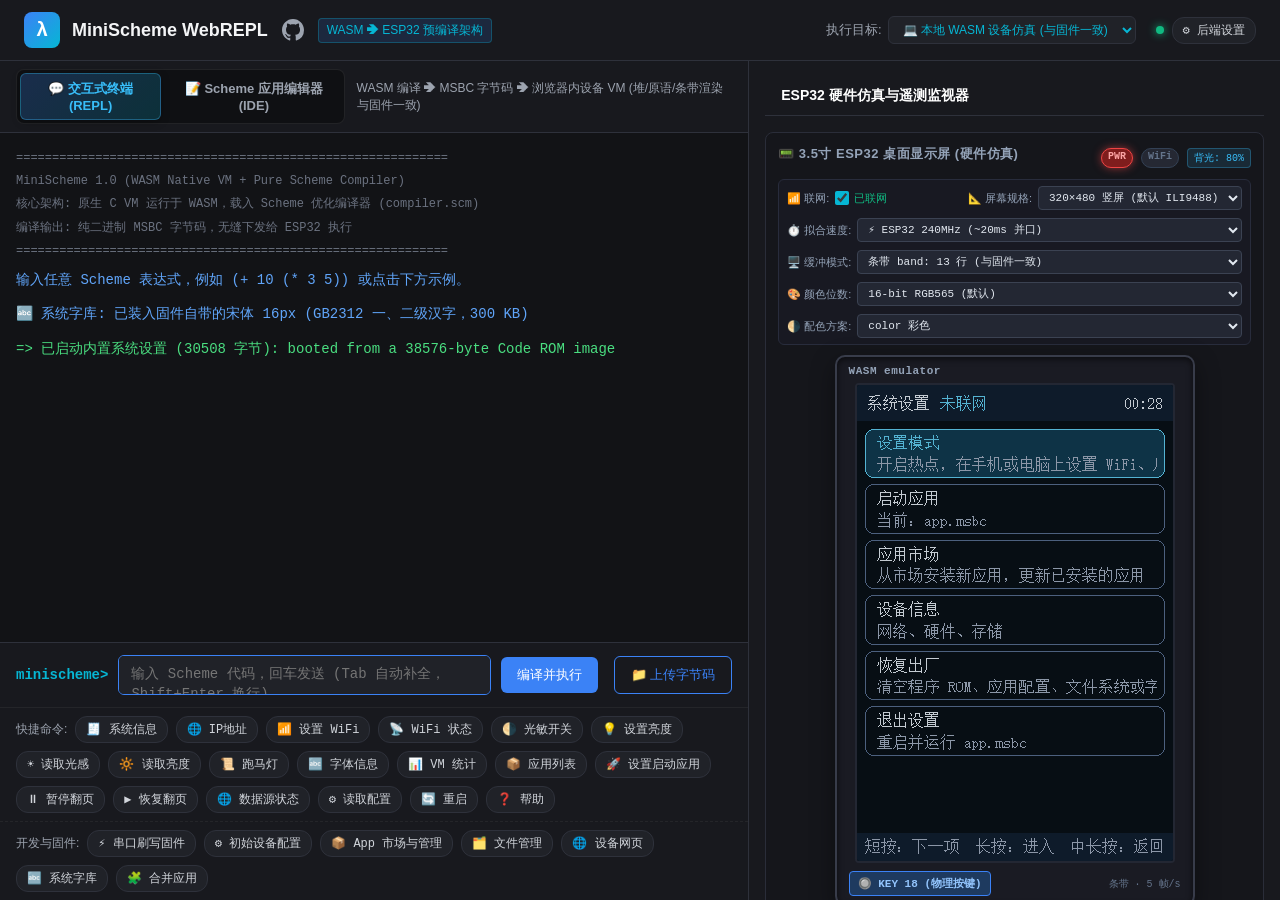
==== commit 82a0867e: "fix(flasher): always write the bootloader, partition table and application; the font ROM stays optio" ====
--- a/index.html
+++ b/index.html
@@ -503,13 +503,13 @@
                     </select>
                 </div>
                 <div class="flasher-opt-group">
-                    <label>
+                    <label title="擦除整片 Flash (包括配置、应用和字库)">
                         <input type="checkbox" id="flasher-erase-all"> 烧录前全片擦除 (Erase All Flash)
                     </label>
                 </div>
                 <div class="flasher-opt-group">
                     <label title="固件 Release 自带的系统字库：宋体 16px，GB2312 一、二级汉字全集。写入会替换整个字库分区（之前安装的字库需重新安装）">
-                        <input type="checkbox" id="flasher-write-fontrom" checked> 写入系统字库 (宋体 16px，GB2312 一二级汉字)
+                        <input type="checkbox" id="flasher-write-fontrom"> 写入系统字库 (宋体 16px，GB2312 一二级汉字)
                     </label>
                 </div>
             </div>
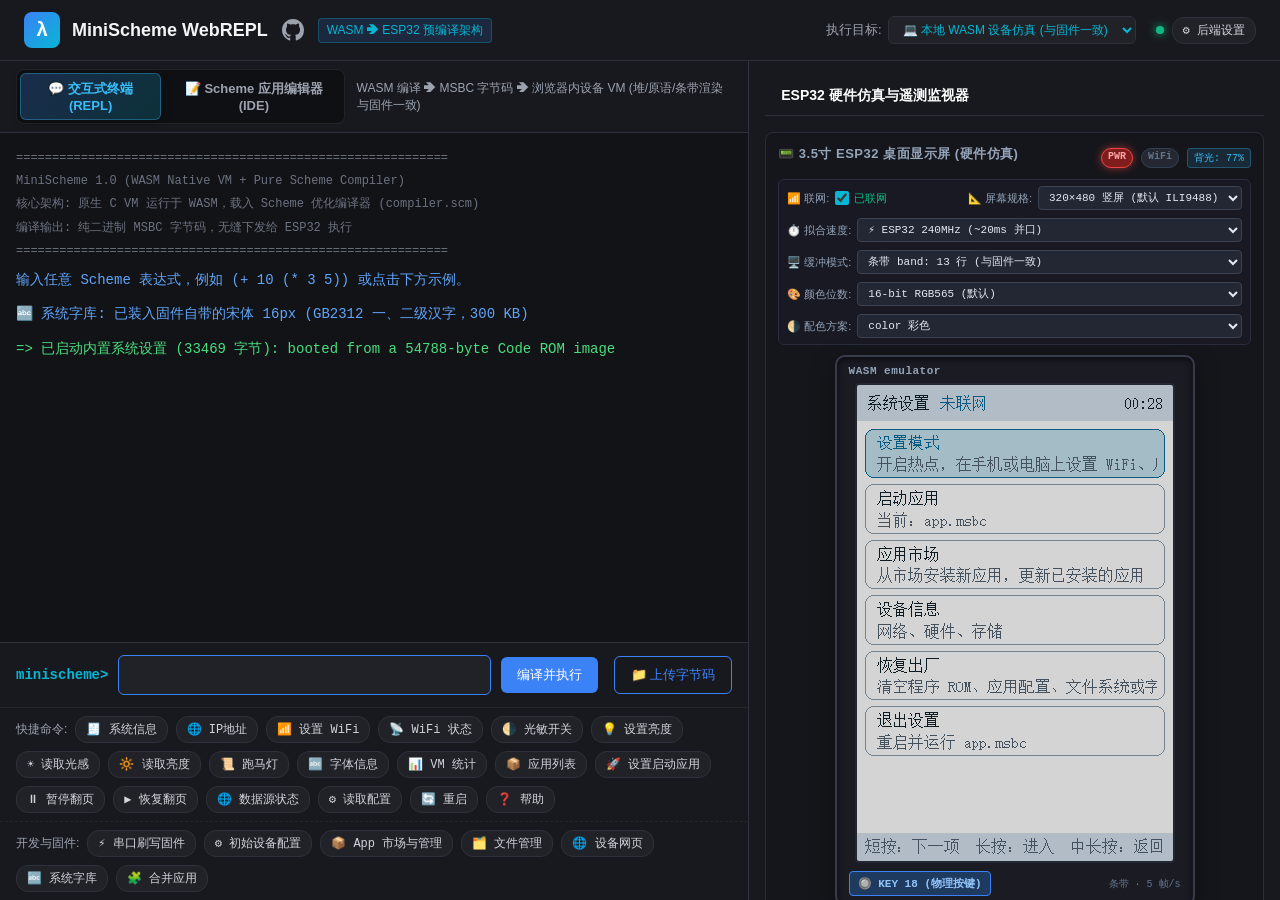
==== commit eb5c5c47: "fix: no placeholder text in the REPL's input box Co-Authored-By: Claude Opus 5.5 <noreply@anthropic." ====
--- a/index.html
+++ b/index.html
@@ -81,7 +81,7 @@
                         <div id="ac-list" class="ac-list"></div>
                     </div>
                     <span class="prompt-symbol">minischeme&gt;</span>
-                    <textarea id="cmd-input" rows="1" placeholder="输入 Scheme 代码，回车发送 (Tab 自动补全，Shift+Enter 换行)..." autofocus autocomplete="off" spellcheck="false"></textarea>
+                    <textarea id="cmd-input" rows="1" autofocus autocomplete="off" spellcheck="false"></textarea>
                     <button id="send-btn" class="action-btn">编译并执行</button>
                     <button id="btn-upload-fasl" class="action-btn upload-btn" title="选择 .msbc / .fasl / .scm 文件，在当前目标 (WASM 仿真或硬件) 的 REPL 中运行这段字节码 (.scm 先在浏览器编译)：不安装、不写入 Flash，运行完释放内存，类似再加载一个 fasl。安装应用请用编辑器的「安装到 ESP32」或应用管理。也可以把文件拖到页面上">📁 上传字节码</button>
                     <input type="file" id="input-fasl-upload" style="display:none;" accept=".fasl,.msbc,.bin,.scm">
@@ -498,8 +498,8 @@
                     <label for="flasher-baud-select">烧录波特率:</label>
                     <select id="flasher-baud-select" class="compact-select">
                         <option value="115200">115200 (稳定兼容)</option>
-                        <option value="460800" selected>460800 (推荐高速)</option>
-                        <option value="921600">921600 (极速)</option>
+                        <option value="460800">460800 (高速)</option>
+                        <option value="921600" selected>921600 (极速，默认)</option>
                     </select>
                 </div>
                 <div class="flasher-opt-group">
--- a/css/style.css
+++ b/css/style.css
@@ -376,6 +376,8 @@
     display: inline-flex;
     align-items: center;
 }
+
+.pill-btn[hidden] { display: none; }   /* display: inline-flex would override the attribute */
 
 .pill-btn:hover {
     background-color: rgba(59, 130, 246, 0.2);
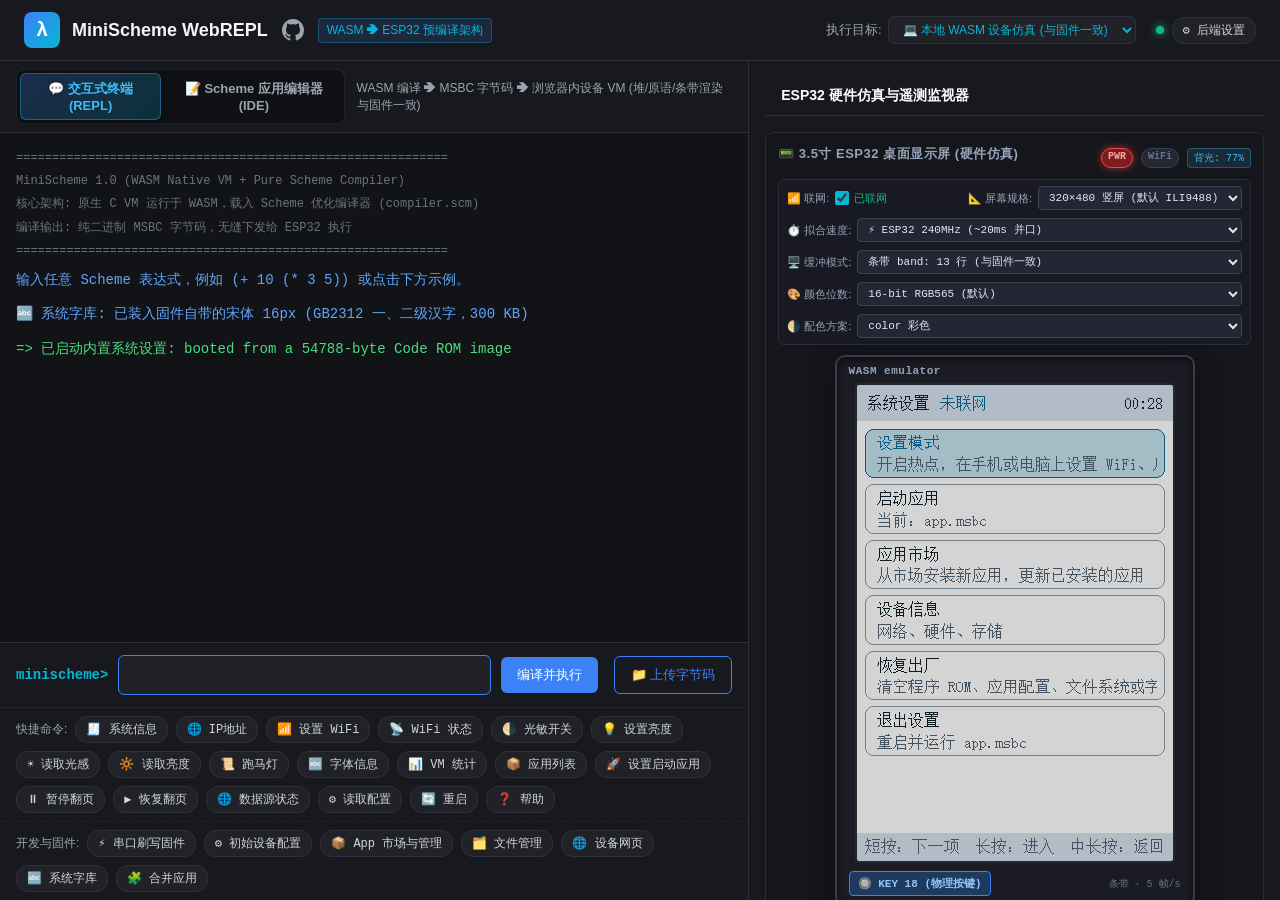
==== commit f7d27a24: "feat: the WebREPL carries no app; versioned app library in the editor; API reference - apps/ is no l" ====
--- a/index.html
+++ b/index.html
@@ -133,6 +133,10 @@
                         <select id="editor-app-select" class="compact-select">
                             <option value="__blank__">🌟 新建应用 (空白模板)</option>
                         </select>
+                        <label for="editor-applib-select" title="编译时拼在代码前面的应用库 (minischeme-apps apps/lib/) 版本：主版本相同、次版本不低于应用声明的 applib">应用库:</label>
+                        <select id="editor-applib-select" class="compact-select" title="编译时拼在代码前面的应用库版本"></select>
+                        <span id="editor-libs-note" class="editor-status-line" title="编译时依次拼上的库文件"></span>
+                        <button class="pill-btn compact" id="editor-api-docs-btn" title="固件 API 与所选应用库的函数：搜索、查看说明与示例、插入到光标处">📖 API 文档</button>
                         <button class="pill-btn compact" id="editor-toggle-meta-btn" title="展开或收起应用元数据配置面板">📋 应用元数据 ▾</button>
                     </div>
                     <div class="editor-tool-group">
@@ -172,7 +176,7 @@
                 <!-- 代码主编辑区 -->
                 <div class="editor-code-pane">
                     <div class="editor-code-header">
-                        <span class="editor-code-title">Scheme 源代码 (All-in-One 单文件可直接编译)</span>
+                        <span class="editor-code-title" title="开头的 ;;; 注释是应用的 meta.ini（[app]、[fields]、[config]），编译后放进镜像的元数据">Scheme 源代码（应用自己的代码；开头 ;;; 注释为 meta.ini；编译时拼上所选应用库）</span>
                         <span id="editor-status-line" class="editor-status-line">共 0 行，0 字符</span>
                     </div>
                     <textarea id="editor-code" class="editor-code-area" spellcheck="false" autocomplete="off" placeholder="在此编写或粘贴 MiniScheme 源代码..."></textarea>
@@ -646,6 +650,7 @@
     <script src="js/file_manager.js"></script>
     <script src="js/font_generator.js"></script>
     <script src="js/font_manager.js"></script>
+    <script src="js/app_source.js"></script>
     <script src="js/app_manager.js"></script>
     <script src="js/combo_builder.js"></script>
     <script src="js/app_web.js"></script>
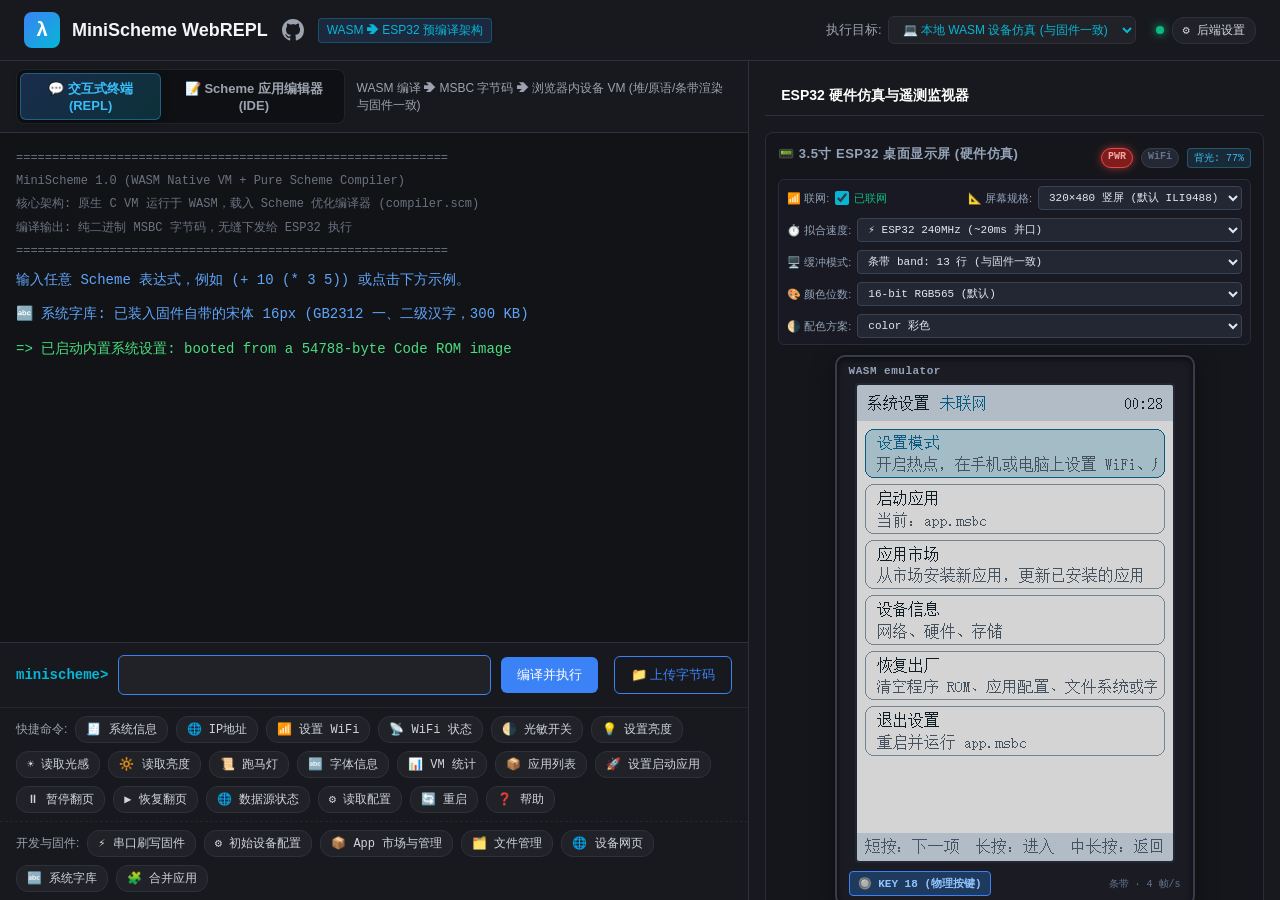
==== commit f52bfc3e: "feat(editor): no library = the all-in-one file; the servers become the app's defaults - 应用库 "不使用 app" ====
--- a/index.html
+++ b/index.html
@@ -135,7 +135,7 @@
                         </select>
                         <label for="editor-applib-select" title="编译时拼在代码前面的应用库 (minischeme-apps apps/lib/) 版本：主版本相同、次版本不低于应用声明的 applib">应用库:</label>
                         <select id="editor-applib-select" class="compact-select" title="编译时拼在代码前面的应用库版本"></select>
-                        <span id="editor-libs-note" class="editor-status-line" title="编译时依次拼上的库文件"></span>
+                        <span id="editor-libs-note" class="editor-status-line" title="应用自带网页 (web.html)，编译时放进镜像"></span>
                         <button class="pill-btn compact" id="editor-api-docs-btn" title="固件 API 与所选应用库的函数：搜索、查看说明与示例、插入到光标处">📖 API 文档</button>
                         <button class="pill-btn compact" id="editor-toggle-meta-btn" title="展开或收起应用元数据配置面板">📋 应用元数据 ▾</button>
                     </div>
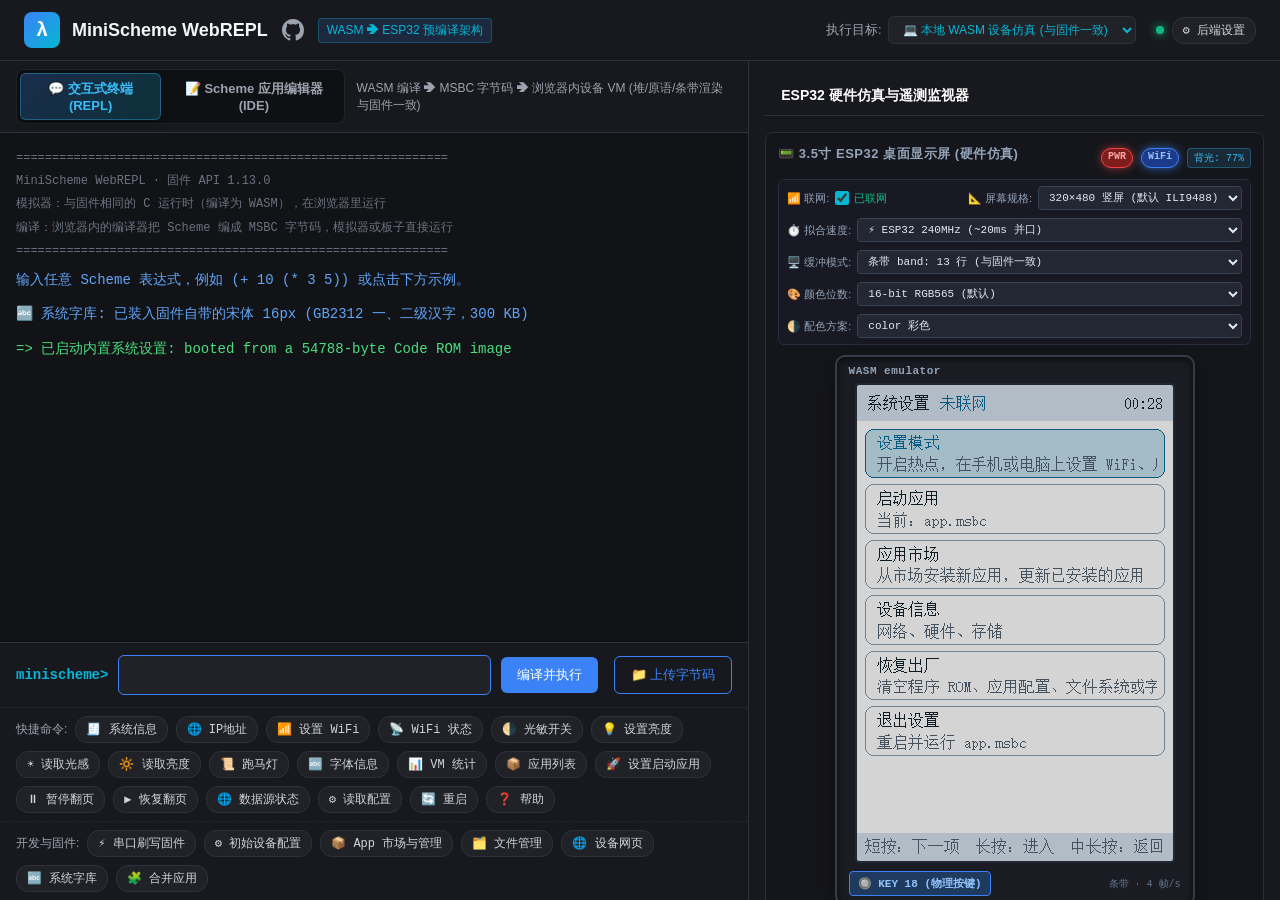
==== commit 6fa434e6: "fix(ui): a pass over the WebREPL: real figures, the firmware's settings, layout - device page 系统信息 (" ====
--- a/index.html
+++ b/index.html
@@ -64,9 +64,9 @@
             <div id="repl-workspace-view" class="ws-view">
                 <div id="terminal" class="terminal-body">
                     <div class="term-line banner">============================================================</div>
-                    <div class="term-line banner">  MiniScheme 1.0 (WASM Native VM + Pure Scheme Compiler)   </div>
-                    <div class="term-line banner">  核心架构: 原生 C VM 运行于 WASM，载入 Scheme 优化编译器 (compiler.scm) </div>
-                    <div class="term-line banner">  编译输出: 纯二进制 MSBC 字节码，无缝下发给 ESP32 执行   </div>
+                    <div class="term-line banner" id="repl-banner-title">  MiniScheme WebREPL   </div>
+                    <div class="term-line banner">  模拟器：与固件相同的 C 运行时（编译为 WASM），在浏览器里运行   </div>
+                    <div class="term-line banner">  编译：浏览器内的编译器把 Scheme 编成 MSBC 字节码，模拟器或板子直接运行   </div>
                     <div class="term-line banner">============================================================</div>
                     <div class="term-line info">输入任意 Scheme 表达式，例如 (+ 10 (* 3 5)) 或点击下方示例。</div>
                 </div>
@@ -102,7 +102,7 @@
                     <button class="pill-btn" data-code="(list (font-info 0) (font-config) (fontrom-list))" title="填入字体信息：默认字体、字体来源与替换配置、系统字库中的字体">🔤 字体信息</button>
                     <button class="pill-btn" data-code="(vm-stats)" title="填入 (vm-stats)：GC 次数、累计分配、存活 / 峰值堆、栈峰值">📊 VM 统计</button>
                     <button class="pill-btn" data-code="(app-list)" title="填入 (app-list)：设备上安装的应用 (/spiffs/apps)">📦 应用列表</button>
-                    <button class="pill-btn" data-code="(config-set! &quot;system&quot; &quot;boot_app&quot; &quot;apps/weather.msbc&quot;)\n(restart)" title="填入：设置开机启动的应用并重启 (把 weather 换成要启动的应用 id)">🚀 设置启动应用</button>
+                    <button class="pill-btn" data-code="(config-set! &quot;system&quot; &quot;boot_app&quot; &quot;apps/weather/app.msbc&quot;)\n(restart)" title="填入：设置开机启动的应用并重启 (把 weather 换成要启动的应用 id)">🚀 设置启动应用</button>
                     <button class="pill-btn" data-code="(app-carousel-pause)" title="填入 (app-carousel-pause)：暂停自动翻页">⏸ 暂停翻页</button>
                     <button class="pill-btn" data-code="(app-carousel-resume)" title="填入 (app-carousel-resume)：恢复自动翻页">▶ 恢复翻页</button>
                     <button class="pill-btn" data-code="(json-feed-status)" title="填入 (json-feed-status)：应用数据源的连接状态、抓取次数、失败次数、耗时">🌐 数据源状态</button>
@@ -156,7 +156,7 @@
                 <!-- 可折叠的应用元数据配置面板 (无固定页数限制，页数由应用运行时自主决定) -->
                 <div class="editor-meta-drawer" id="editor-meta-drawer">
                     <div class="editor-meta-header">
-                        <span class="editor-card-title">📋 应用元数据 (MSMD Header · 页数由应用动态决定)</span>
+                        <span class="editor-card-title" title="与代码开头 ;;; 注释里的 meta.ini 对应；编译时写进镜像末尾的元数据">📋 应用元数据（meta.ini 的 [app] 主要项和默认服务器）</span>
                         <div class="editor-sync-btns">
                             <button class="pill-btn compact" id="editor-sync-from-code-btn" title="从代码注释提取元数据">🔄 从代码提取</button>
                             <button class="pill-btn compact" id="editor-sync-to-code-btn" title="将填写的元数据写回代码顶层注释">✍️ 写回代码</button>
@@ -165,8 +165,8 @@
                     <div class="editor-meta-grid">
                         <label>应用 ID <input type="text" id="editor-meta-id" placeholder="my_app"></label>
                         <label>应用名称 <input type="text" id="editor-meta-name" placeholder="我的应用"></label>
-                        <label>版本号 <input type="text" id="editor-meta-version" value="1.0.0"></label>
-                        <label>最低 API <input type="text" id="editor-meta-api" value="1.5" title="自动检测代码所需的最低固件 API 版本"></label>
+                        <label>版本号 <input type="text" id="editor-meta-version" value="1" title="整数；应用每次改动都要加 1，设备和市场按它显示版本"></label>
+                        <label>最低 API <input type="text" id="editor-meta-api" value="1.9" title="代码需要的最低固件 API：按代码用到的函数自动判断，至少 1.9（MSBC 2 镜像格式）；用了应用库时取应用库要求的和它中较高的"></label>
                         <label class="span-2">应用描述 <input type="text" id="editor-meta-desc" placeholder="轻量桌面应用描述"></label>
                         <label>应用代理地址 <input type="text" id="editor-meta-proxy" value="" placeholder="留空默认使用系统配置"></label>
                         <label>协议转换器地址 <input type="text" id="editor-meta-converter" value="" placeholder="留空默认使用系统配置"></label>
@@ -343,26 +343,22 @@
                         <span class="m-val" id="metric-bytecode-len">0 字节</span>
                         <span class="m-lbl">二进制字节码尺寸</span>
                     </div>
-                    <div class="metric-card">
-                        <span class="m-val highlight" id="metric-ram-saving">&gt; 90%</span>
-                        <span class="m-lbl">设备端节省内存</span>
-                    </div>
-                </div>
-            </div>
-
-            <div class="inspector-section">
-                <h3>🔍 传输的二进制字节码 (Hex Stream)</h3>
+                </div>
+            </div>
+
+            <details class="inspector-section inspector-fold">
+                <summary><h3>🔍 字节码 (十六进制)</h3></summary>
                 <div class="hex-viewer" id="hex-viewer">等待编译中...</div>
-            </div>
-
-            <div class="inspector-section">
-                <h3>📜 反汇编指令 (Disassembly)</h3>
+            </details>
+
+            <details class="inspector-section inspector-fold">
+                <summary><h3>📜 反汇编</h3></summary>
                 <pre class="disasm-viewer" id="disasm-viewer">等待编译中...</pre>
-            </div>
+            </details>
 
             <div class="inspector-section">
                 <div class="inspector-header-row">
-                    <h3 id="dev-panel-title">📟 运行内存与 ESP32 负荷估算</h3>
+                    <h3 id="dev-panel-title">📟 运行内存（模拟器）</h3>
                     <button id="btn-refresh-hw-stats" class="btn-refresh-stats" style="display: none;" title="手动刷新硬件状态与负荷">🔄 刷新</button>
                 </div>
                 <div class="device-status-card">
@@ -390,8 +386,8 @@
                         <span class="dev-k">应用堆负荷评估:</span>
                         <span class="dev-v" id="dev-esp32-estimate">估算中...</span>
                     </div>
-                    <div class="dev-row">
-                        <span class="dev-k">SRAM 综合承载:</span>
+                    <div class="dev-row" id="dev-sram-row" style="display: none">
+                        <span class="dev-k">板上内存:</span>
                         <span class="dev-v" id="dev-sram-total-estimate">估算中...</span>
                     </div>
                     <div class="dev-row" id="dev-iram-row" style="display: none">
@@ -404,11 +400,11 @@
                         </div>
                         <div class="heap-progress-labels">
                             <span id="heap-progress-text">-- / -- KB</span>
-                            <span class="heap-limit-badge">板上 VM 堆约 102 KB</span>
+                            <span class="heap-limit-badge">板上 VM 堆约 112 KB</span>
                         </div>
                     </div>
                     <div class="dev-row">
-                        <span class="dev-k" id="dev-exec-label">拟合执行/刷新延迟:</span>
+                        <span class="dev-k" id="dev-exec-label">执行/刷新耗时:</span>
                         <span class="dev-v highlight" id="dev-exec-time">-- μs</span>
                     </div>
                 </div>
@@ -566,7 +562,7 @@
                     <span>⚙️</span> WebREPL 服务 IP 与端口设置
                 </div>
                 <div class="flasher-desc" style="margin-bottom:10px;">
-                    设置 WebREPL（应用下载、模拟器访问外部数据时的跨域转发 /api/fetch 与管理后台）连接的后端服务地址：
+                    设置 WebREPL 连接的后端服务地址（模拟器访问外部数据时的跨域转发 /api/fetch、应用代理与管理后台；应用由网页直接从 GitHub 下载，不经过后端）：
                 </div>
                 <div style="display:grid; grid-template-columns: 1fr 120px; gap:10px; align-items:center; margin-bottom:10px;">
                     <div>
@@ -606,7 +602,7 @@
             <div class="flasher-card">
                 <div class="flasher-item-title" style="font-size:14px; margin-bottom:8px;">⚡ 方式一：下载独立桌面版可执行程序 (Windows 免安装 Python)</div>
                 <div class="flasher-desc" style="margin-bottom:12px;">
-                    将 <code>server.py</code> 完整打包为单文件 <b>MiniScheme-WebREPL.exe</b>（内置 WebREPL 界面、本地应用代理、协议转换器与字库引擎）：
+                    将 <code>server.py</code> 完整打包为单文件 <b>MiniScheme-WebREPL.exe</b>（内置 WebREPL 界面、本地应用代理、协议转换器和字库生成；本地应用代理会为局域网里的设备缓存应用市场）：
                     <ul style="margin:6px 0 0 18px; line-height:1.6;">
                         <li><b>自动端口绑定</b>：默认监听本机 <code>8087</code> 端口；若 <code>8087</code> 被占用则自动顺延绑定可用端口（如 <code>8088</code>）。</li>
                         <li><b>Windows 系统托盘 (Tray)</b>：启动后在右下角托盘显示 <b>本机局域网 IP</b> 与 <b>监听端口</b>，<b>左键点击托盘图标即可打开页面</b>，右键可复制局域网代理地址或退出。</li>
--- a/css/style.css
+++ b/css/style.css
@@ -1560,3 +1560,19 @@
     .editor-code-pane { min-height: 300px; }
 }
 
+
+/* Folded inspector sections (bytecode, disassembly): open on demand */
+.inspector-fold > summary { cursor: pointer; list-style: none; }
+.inspector-fold > summary::-webkit-details-marker { display: none; }
+.inspector-fold > summary h3 { display: inline; }
+.inspector-fold > summary::before { content: '▸ '; color: var(--text-secondary); }
+.inspector-fold[open] > summary::before { content: '▾ '; }
+.inspector-fold[open] > summary { margin-bottom: 8px; }
+
+/* File manager: a folder's header row */
+.fm-table tr.fm-dir-row td { cursor: pointer; color: var(--text-secondary); font-weight: 600; padding-top: 8px; background: rgba(127, 127, 127, 0.06); }
+.fm-table tr.fm-dir-row:hover td { color: var(--text-primary); }
+
+/* A checkbox and its text on one line (the section's labels stack field under text) */
+.aw-section label:has(> input[type="checkbox"]) { flex-direction: row; align-items: center; gap: 6px; }
+.aw-section label > input[type="checkbox"] { width: 16px; height: 16px; flex: none; margin: 0; }
